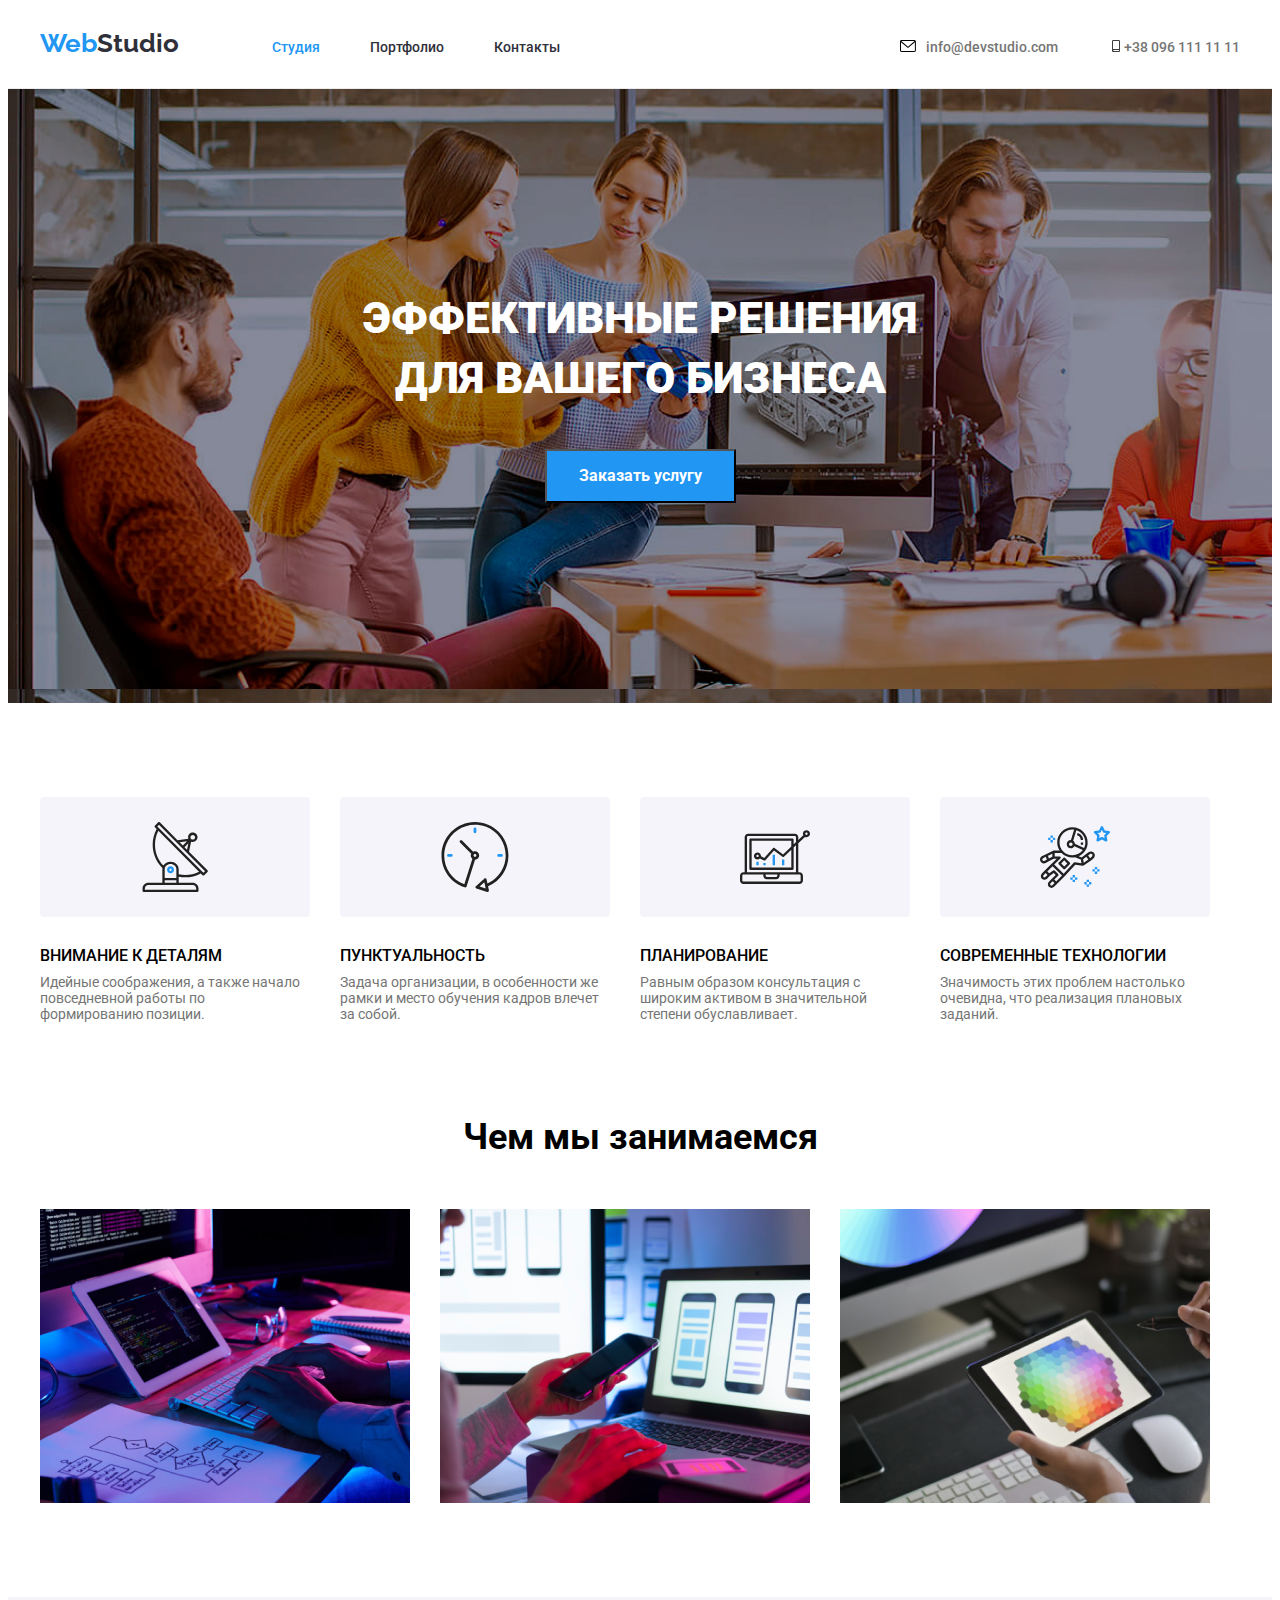
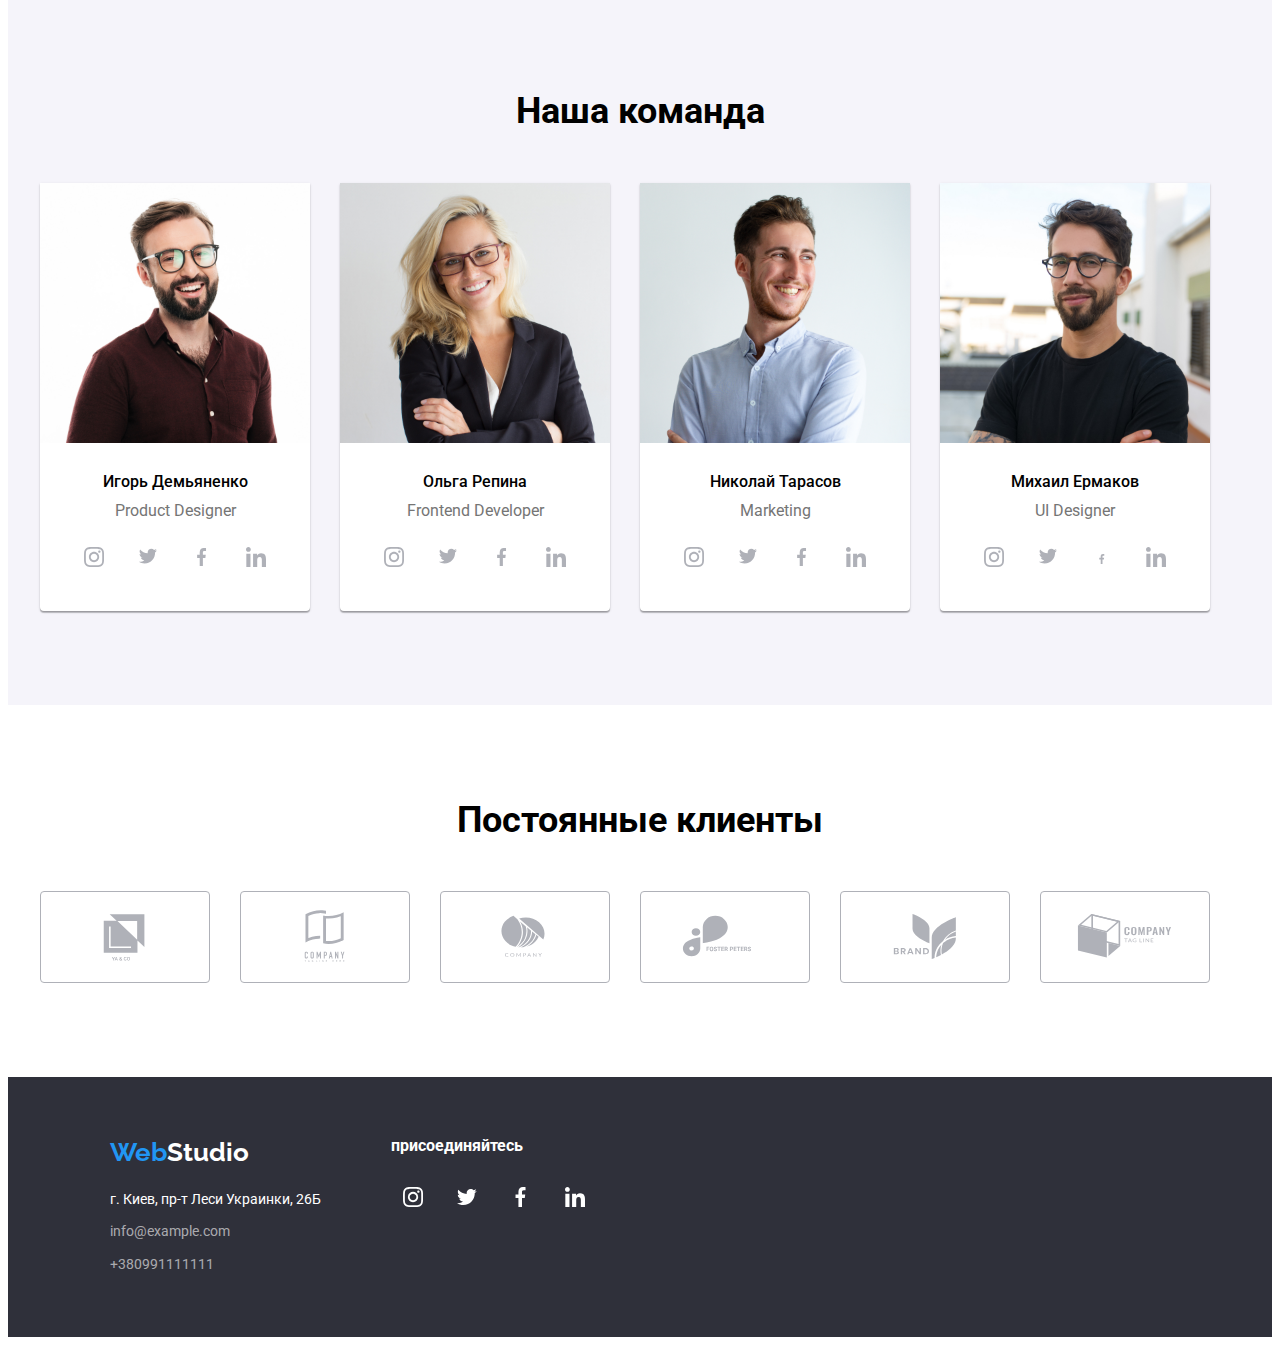
==== index.html @ 3859531d ",, m" ====
<!DOCTYPE html>
<html lang="en">

<head>
    <meta charset="UTF-8">
    <meta http-equiv="X-UA-Compatible" content="IE=edge">
    <meta name="viewport" content="width=device-width, initial-scale=1.0">
    <link rel="preconnect" href="https://fonts.googleapis.com">
    <link rel="preconnect" href="https://fonts.googleapis.com">
    <link rel="preconnect" href="https://fonts.gstatic.com" crossorigin>

    <link
        href="https://fonts.googleapis.com/css2?family=Raleway:wght@700&family=Roboto:wght@400;500;700;900&display=swap"
        rel="stylesheet">
    <title>Document</title>
    <link rel="stylesheet" href="https://cdnjs.cloudflare.com/ajax/libs/modern-normalize/1.1.0/modern-normalize.min.css"
        integrity="sha512-wpPYUAdjBVSE4KJnH1VR1HeZfpl1ub8YT/NKx4PuQ5NmX2tKuGu6U/JRp5y+Y8XG2tV+wKQpNHVUX03MfMFn9Q=="
        crossorigin="anonymous" referrerpolicy="no-referrer" />

    <link rel="stylesheet" href="./css/style.css">



</head>

<body>

    <header class="first-header">
        <div class="container glavniy-v-menu z">
            <a href="">
                <p class="logotip"><span class="logo">Web</span><span class="studio1">Studio</span></p>
            </a>


            <nav class="otstyp-v-hedere-ot-logo">
                <ul class="menu list">
                    <li class="vmestea"> <a class="studias first-page" href="./index.html">Студия</a> </li>
                    <li class="vmestea"> <a class="portfolio" href="./portfolio.html">Портфолио </a></li>
                    <li class="vmestea"> <a class="kontakt" href="">Контакты</a></li>
                </ul>
            </nav>
            <ul class="silki  j list">
                <li class="vmeste "> <a class="pochta " href="mailto:info@devstudio.com"><svg class="convert"  width="16"
                    height="12" ><use href="img/symbol-defs.svg#icon-header-logo-a"  ></use></svg>info@devstudio.com</a> </li>
                <li class="vmeste "> <a class="nomer " href="tel:+380961111111"><svg class="tel" width="16"
                    height="12"><use href="img/symbol-defs.svg#icon-header-logo-b"></use></svg>+38 096 111 11 11</a> </li>
            </ul>
        </div>
    </header>
    <main>

        <section class="section bgcolor-hero">
            <div class="container ">
                <h1 class="nadpis  for-center">Эффективные решения<br> для вашего бизнеса</h1>
                <button class="knopka-hero" type="button"> Заказать услугу</button>
            </div>
        </section>


        <section class="section ">

            <div class="container">
               
                <ul class="iconki-main-top list">
<li class="obertka-iconki-main-top"> <svg class="sami-iconki-main-top"> <use href="img/symbol-defs.svg#icon-icon-in-main-a" > </use> </svg></li>
<li class="obertka-iconki-main-top"> <svg class="sami-iconki-main-top"> <use href="img/symbol-defs.svg#icon-icon-in-main-b" > </use> </svg></li>
<li class="obertka-iconki-main-top"> <svg class="sami-iconki-main-top"> <use href="img/symbol-defs.svg#icon-icon-in-main-c" > </use> </svg></li>
<li class="obertka-iconki-main-top"> <svg class="sami-iconki-main-top"> <use href="img/symbol-defs.svg#icon-icon-in-main-d" > </use> </svg></li>



                </ul>






                <ul class="list zbros">
                    <li class="perechislenie">
                        <h3 class="zagalovki">Внимание к деталям</h3>
                        <p class="text    zagalovki-otstyp ">Идейные соображения, а также начало повседневной работы по
                            формированию позиции.</p>
                    </li>

                    <li class="perechislenie">
                        <h3 class="zagalovki">Пунктуальность</h3>
                        <p class="text    zagalovki-otstyp ">Задача организации, в особенности же рамки и место обучения
                            кадров влечет за собой.
                        </p>
                    </li>

                    <li class="perechislenie">
                        <h3 class="zagalovki">Планирование</h3>
                        <p class="text    zagalovki-otstyp ">Равным образом консультация с широким активом в
                            значительной степени обуславливает.
                        </p>
                    </li>

                    <li class="perechislenie">
                        <h3 class="zagalovki">Современные технологии</h3>
                        <p class="text    zagalovki-otstyp ">Значимость этих проблем настолько очевидна, что реализация
                            плановых заданий.</p>
                </ul>
            </div>
        </section>
        <section class="section obrez">
            <div class="container">
                <h2 class="for-center obnylenie">Чем мы занимаемся</h2>
                <ul class="list  as fotki">
                    <li class="primeri-rabot"><img src="img/l.png" alt="kartinka" width="370" /></li>
                    <li class="primeri-rabot"><img src="img/m.png" alt="kartinka" width="370" /></li>
                    <li class="primeri-rabot"><img src="img/n.png" alt="kartinka" width="370" /></li>
                </ul>
            </div>

        </section>

        <section class="section lfz">
            <div class="container ">
                <h2 class="for-center otstyp-nadpis ">Наша команда</h2>
              
                <ul class="list ludi as zbros ">


                    <li class="fon-ludei"><img src="img/o.jpg" alt="содрудник компании,человек" width="270"
                            height="260" />
                        <div class="opisanie-ludey">
                            <h3 class="imia">Игорь Демьяненко</h3>

                            <p class="podpis nadpis-a">Product Designer</p>
                            <ul class="soseti-ludey list">
                                <li class="soseti-ludey-obolochka"><a class="soseti-ludey-silki" href=""><svg class="sami-foto-soseti-ludey" width="20"
                                    height="20"><use href="img/symbol-defs.svg#icon-sosial-seti-ludei-a" ></use></svg></a></li>
                                <li class="soseti-ludey-obolochka"><a class="soseti-ludey-silki" href=""><svg class="sami-foto-soseti-ludey"  width="20"
                                    height="16.25"><use href="img/symbol-defs.svg#icon-sosial-seti-ludei-b" ></use></svg></a></li>
                                <li class="soseti-ludey-obolochka"><a class="soseti-ludey-silki" href=""><svg class="sami-foto-soseti-ludey" width="10"
                                    height="20"><use href="img/symbol-defs.svg#icon-sosial-seti-ludei-c" ></use></svg></a></li>
                                <li class="soseti-ludey-obolochka"><a class="soseti-ludey-silki" href=""><svg class="sami-foto-soseti-ludey" width="20"
                                    height="20"><use href="img/symbol-defs.svg#icon-sosial-seti-ludei-d" ></use></svg></a></li>
                            </ul>
                           
                        </div>
                    </li>




                    <li class="fon-ludei"> <img src="img/p.jpg" alt="содрудник компании,человек" width="270"
                            height="260" />
                        <div class="opisanie-ludey">
                            <h3 class="imia">Ольга Репина</h3>

                            <p class="podpis nadpis-b">Frontend Developer</p>
                            <ul class="soseti-ludey list">
                                <li class="soseti-ludey-obolochka"><a class="soseti-ludey-silki" href=""><svg class="sami-foto-soseti-ludey"  width="20"
                                    height="20"><use href="img/symbol-defs.svg#icon-sosial-seti-ludei-a" ></use></svg></a></li>
                                <li class="soseti-ludey-obolochka"><a class="soseti-ludey-silki" href=""><svg class="sami-foto-soseti-ludey" width="20"
                                    height="16.25"><use href="img/symbol-defs.svg#icon-sosial-seti-ludei-b" ></use></svg></a></li>
                                <li class="soseti-ludey-obolochka"><a class="soseti-ludey-silki" href=""><svg class="sami-foto-soseti-ludey" width="10"
                                    height="20"><use href="img/symbol-defs.svg#icon-sosial-seti-ludei-c" ></use></svg></a></li>
                                <li class="soseti-ludey-obolochka"><a class="soseti-ludey-silki" href=""><svg class="sami-foto-soseti-ludey" width="20"
                                    height="20"><use href="img/symbol-defs.svg#icon-sosial-seti-ludei-d" ></use></svg></a></li>
                            </ul>
                          
                        </div>
                    </li>



                    <li class="fon-ludei"><img src="img/q.jpg" alt="содрудник компании,человек" width="270"
                            height="260" />
                        <div class="opisanie-ludey">
                            <h3 class="imia">Николай Тарасов</h3>

                            <p class="podpis nadpis-c">Marketing</p>
                            <ul class="soseti-ludey list">
                                <li class="soseti-ludey-obolochka"><a class="soseti-ludey-silki" href=""><svg class="sami-foto-soseti-ludey"  width="20"
                                    height="20"><use href="img/symbol-defs.svg#icon-sosial-seti-ludei-a"  ></use></svg></a></li>
                                <li class="soseti-ludey-obolochka"><a class="soseti-ludey-silki" href=""><svg class="sami-foto-soseti-ludey" width="20"
                                    height="16.25"><use href="img/symbol-defs.svg#icon-sosial-seti-ludei-b" ></use></svg></a></li>
                                <li class="soseti-ludey-obolochka"><a class="soseti-ludey-silki" href=""><svg class="sami-foto-soseti-ludey" width="10"
                                    height="20"><use href="img/symbol-defs.svg#icon-sosial-seti-ludei-c" ></use></svg></a></li>
                                <li class="soseti-ludey-obolochka"><a class="soseti-ludey-silki" href=""><svg class="sami-foto-soseti-ludey" width="20"
                                    height="20"><use href="img/symbol-defs.svg#icon-sosial-seti-ludei-d" ></use></svg></a></li>
                            </ul>
                           
                        </div>
                    </li>



                    <li class="fon-ludei"> <img src="img/r.jpg" alt="содрудник компании,человек" width="270"
                            height="260" />
                        <div class="opisanie-ludey">
                            <h3 class="imia">Михаил Ермаков</h3>

                            <p class="podpis nadpis-d">UI Designer</p>
                            <ul class="soseti-ludey list">
                                <li class="soseti-ludey-obolochka"><a class="soseti-ludey-silki" href=""><svg class="sami-foto-soseti-ludey" width="20"
                                    height="20"><use href="img/symbol-defs.svg#icon-sosial-seti-ludei-a" ></use></svg></a></li>
                                <li class="soseti-ludey-obolochka"><a class="soseti-ludey-silki" href=""><svg class="sami-foto-soseti-ludey" width="20"
                                    height="16.25"><use href="img/symbol-defs.svg#icon-sosial-seti-ludei-b" ></use></svg></a></li>
                                <li class="soseti-ludey-obolochka"><a class="soseti-ludey-silki" href=""><svg class="sami-foto-soseti-ludey" width="20"
                                    height="10"><use href="img/symbol-defs.svg#icon-sosial-seti-ludei-c" ></use></svg></a></li>
                                <li class="soseti-ludey-obolochka"><a class="soseti-ludey-silki" href=""><svg class="sami-foto-soseti-ludey" width="20"
                                    height="20"><use href="img/symbol-defs.svg#icon-sosial-seti-ludei-d" ></use></svg></a></li>
                            </ul>
                           
                        </div>
                    </li>
                </ul>

            </div>
        </section>
        <section class="section">
            <div class="container ">
                <h2 class="stilizasia-texta otstyp-botton-ot-icon">Постоянные клиенты</h2>
                <ul class="list lishnaya-geometria otstypi-kryjkov otstyp-logo dlia-rozdeleniya-klientov ">
                    <li class="icon-main-bottom">
                        <a class="silka-na-brend"><div class="brend"> <svg class="razmer-logotipa" width="106"
                            height="60"  >
                            <use href="img/symbol-defs.svg#icon-postoyannie-klienti-logo-a"></use>
                        </svg></div></a>
                       
                    </li>
                    <li class="icon-main-bottom">
                        <a class="silka-na-brend"><div class="brend"> <svg class="razmer-logotipa" width="106"
                            height="60"  >
                            <use href="img/symbol-defs.svg#icon-postoyannie-klienti-logo-b"></use>
                        </svg></div></a>
                       
                    </li>
                    <li class="icon-main-bottom">
                        <a class="silka-na-brend"><div class="brend"> <svg class="razmer-logotipa" width="106"
                            height="60"  >
                            <use href="img/symbol-defs.svg#icon-postoyannie-klienti-logo-c"></use>
                        </svg></div></a>
                       
                    </li>
                    <li class="icon-main-bottom">
                        <a class="silka-na-brend"><div class="brend"> <svg class="razmer-logotipa" width="106"
                            height="60"  >
                            <use href="img/symbol-defs.svg#icon-postoyannie-klienti-logo-d"></use>
                        </svg></div></a>
                       
                    </li>
                    <li class="icon-main-bottom">
                        <a class="silka-na-brend"><div class="brend"> <svg class="razmer-logotipa" width="106"
                            height="60"  >
                            <use href="img/symbol-defs.svg#icon-postoyannie-klienti-logo-i"></use>
                        </svg></div></a>
                       
                    </li>
                    <li class="icon-main-bottom">
                        <a class="silka-na-brend"><div class="brend"> <svg class="razmer-logotipa" width="106"
                            height="60"  >
                            <use href="img/symbol-defs.svg#icon-postoyannie-klienti-logo-f"></use>
                        </svg></div></a>
                       
                    </li>
                </ul>
            </div>
        </section>



















    </main>

    <footer class="nogi  ">
        <div class="container nogi-otstypi">
          <div class="rebenok">
            <a class="logotip" href="">
                <span class="logo">Web</span><span class="st">Studio</span>

            </a>
            <address class="adres">
                <p>г. Киев, пр-т Леси Украинки, 26Б</p>
                <ul class=" dannie list">
                    <li class="hfl"> <a class="pochta1" href="mailto:info@devstudio.com">info@example.com</a></li>
                    <li class="nomer-one"> <a class="nomer1" href="tel:+380991111111">+380991111111</a></li>
                </ul>
            </address>
            </div>
            <div class="rebenok">  
            <h3 class="stili-in-footer">присоединяйтесь</h3>
<ul class="list footer-icon">
  
    <li class="obertka-footer-icon">   <a class="silki-na-sami-obertka-footer-icon"></a> <svg class="sami-obertka-footer-icon"  width="20"
        height="20"><use href="img/symbol-defs.svg#icon-logo-footer-a" ></use></svg></a></li>
    <li class="obertka-footer-icon">   <a class="silki-na-sami-obertka-footer-icon"></a> <svg class="sami-obertka-footer-icon"  width="20"
        height="16.25"><use href="img/symbol-defs.svg#icon-logo-footer-b" ></use></svg></a></li>
    <li class="obertka-footer-icon">   <a class="silki-na-sami-obertka-footer-icon"></a> <svg class="sami-obertka-footer-icon"  width="10"
        height="20"><use href="img/symbol-defs.svg#icon-logo-footer-c" ></use></svg></a></li>
    <li class="obertka-footer-icon">   <a class="silki-na-sami-obertka-footer-icon"></a> <svg class="sami-obertka-footer-icon"  width="20"
        height="20"><use href="img/symbol-defs.svg#icon-logo-footer-d" ></use></svg></a></li>

</ul>
</div>



        </div>
        
       
    </footer>



</body>

</html>
---- css/style.css ----
body{
   
    font-family: 'Roboto', sans-serif;
    
}
a {
    text-decoration: none;
}

:root {
    --color-a:#2196F3 ;
    --color-b: #757575;
    --color-c:#2F303A ;
    --color-d:#FFFFFF ;
    --colo-ir:#2dce50 ;
    --color-f:#8178b9 ;
    --color-g:#E5E5E5 ;
    --color-k: #F5F4FA;
    --color-l:  rgba(255, 255, 255, 0.6);
    --color-m:#188CE8;
}

h1,h2,h3,h4,h5,h6,ul,a,p,li{
    margin: 0px;
    padding: 0px;
}
img{
    width: 100%;
    display: block;
}



.list{
    list-style: none;
}
.nigniya-nas{
    color: var(--color-b);
}
.nogi{
    background: var(--color-c);
}
.logo{
    color: var(--color-a);
}

.adres{
    color:var(--color-d);
    font-style: normal;   
}
.studio1{
    color: var(--color-c);
}
.dannie list{
    color:var(--color-d);
}
.pochta , .nomer{
 color: var(--color-b);
}



.portfolio :active{
    color:var(--color-a);
}
.vse :hover{
    color:var(--color-a);
}
.name{
    cursor: pointer;
}

.lfz{
 background: var(--color-k);
}

.nadpis{
    color: var(--color-d);
}
.knopka-hero{
    background:var(--color-a);
    color: var(--color-d);
}
.fon-ludei{
    background: var(--color-d);
}
.pochta:hover{
    color:var(--color-a);
}
.nomer:hover{
    color:var(--color-a);
}
.pochta3:hover{
    color:var(--color-a);
}
.nomer4:hover{
    color:var(--color-a);
}
.pochta3{
color: var(--color-b);
}
.nomer4{
    color: var(--color-b);
}
.name{
background: var(--color-k);
color: var(--color-c);
}
.name:hover{
background: var(--color-a);
color: var(--color-d);
}

.portfolio{
    color: var(--color-c);
}
.kontakt{
    color: var(--color-c);
}
.st{
    color: var(--color-d);
}
.pochta1{
    color: var(--color-b);
}
.nomer1{
    color: var(--color-b);
}
.name{
    cursor: pointer;
    font-weight: 500;
font-size: 16px;
line-height: 1.62;
}
.podpis{
    font-size: 16px;
line-height: 1.18;
font-weight: normal;
color: var(--color-b);
}
.pd{
    font-size: 18px;
line-height: 2;
font-weight: bold;
color: var(--color-c);
}
.ps{
    font-size: 16px;
line-height: 1.87;
font-weight: normal;
color: var(--color-b)
}
.pochta3{
    font-size: 14px;
    line-height: 1.14;
}
.nomer4{
    font-size: 14px;
line-height: 1.14;
}
.name{
    font-size: 16px;
line-height: 1.62;
}

p{
    font-weight: normal;
font-size: 14px;
line-height: 1.71;
}
.pochta, .nomer{
    font-size: 14px;
}

.nadpis{
    font-size: 44px;
line-height: 1.36;
font-weight: 900;
}
h3{
    font-size: 14px;
line-height: 1.14;



}
.knopka-hero{
    font-weight: bold;
    font-size: 16px;
    line-height: 1.87;
    font-family: inherit ;

    padding: 10px 32px;
}
.text{
    font-size: 14px;
line-height:1.14;
font-weight: normal;
}

h2{
    font-size: 36px;
line-height: 1.16;
font-weight: bold;
}
.g{
    font-size: 36px;
line-height: 1.16;
font-weight: bold;
}
h3{
    font-size: 16px;
line-height: 1.18;
font-weight: 500;

}


.text{
    color: var(--color-b);
}




.logotip{
    font-family: Raleway;
    font-style: normal;
    font-weight: bold;
    font-size: 26px;
    line-height: 1.19;
}

.menu{
    font-weight: 500;
font-size: 14px;
line-height: 1.14;
}
.silki{
    font-weight: 500;
font-size: 14px;
line-height: 1.14;
}
.dannie{
    font-weight: normal;
font-size: 14px;
line-height: 1.71;
}











.studias{
    color: var(--color-c);
}



.studias:hover,
.studias:focus 
.studias:active
.studias:visited{
    color: var(--color-a);
}


.portfolio:hover,
.portfolio:focus 
.portfolio:active
.portfolio:visited
{
    color:var(--color-a) ;
}
.kontakt:hover,
.kontakt:focus 
.kontakt:active
.kontakt:visited
{
    color: var(--color-a) ;
    
}
.name:hover,
.name:focus 
.name:active
.name:visited
{
    color: var(--color-a) ;
    color: #FFFFFF;
}


.first-page{
    color: var(--color-a);
}
.second-page{
    color: var(--color-a);
}
.tretya-page{
    color: var(--color-a);
}
.nomer1 , .pochta1{
    color: var(--color-l);
}
.knopka-hero:hover ,
.knopka-hero:focus{
 color: var(--color-d);
 background: var(--color-m) ;
}
.zagalovki ,.nadpis{
    text-transform: uppercase;
}
.pochta1 ,.nomer1{
    font-style: normal;
}
.container{
    width: 1200px;
    margin-left: auto;
   margin-right: auto;
}



.dannie{
    margin-top: 0px;
    margin-bottom: 0px;
    padding-left: 0px;
}
.logotip{
   margin-top: 0px;
   margin-bottom: 0px;;
}
.adres{
    margin-top: 20px;
}
.nogi{
    padding-bottom: 60px;
    padding-top: 60px;
}
.nadpis, .knopka-hero{
    text-align:  center ;
}
.knopka-hero{
    display: inline-block;
}
.fon-ludei{
    width: 270px;
   
   
    
}

.ludi{
    display: flex;
}
.fotki{
    display: flex;
    
}

.primeri-rabot{
   
    width: 370px ;
    height: 294px ;
}
.menu , .silki{
    display: flex;
}
.silki .vmeste + .vmeste{
    margin-left: 50px;
}
.menu .vmestea + .vmestea{
    margin-left: 50px;
}
.logotip{
    margin-right: 93px;
}
.vmestea{
    display: block;
}
.zbros{
    padding-left: 0px;
}
.ludi .fon-ludei + .fon-ludei{
    margin-left: 30px;
}
.fotki .primeri-rabot + .primeri-rabot{
    margin-left: 30px;
}
.fotki{
    padding-left: 0px;
}
.podpis{
    text-align: center;
}

.imia{
    text-align: center;
}
.silki .pochta3 + .nomer4{
    margin-left: 50px;
}
.for-center{
    text-align: center;
}

.name{
    padding: 6px 22px;
    
}


.for-otstyp{
    display: flex;
    padding: 0px;
    justify-content: center;
    margin-top: 0px;
    margin-bottom: 50px;
}


.for-otstyp .knopki-portfolio + .knopki-portfolio{
    margin-left: 8px;
}
.ophaya-tabl{
    width: 370px; ;
   
}

.zagalovki{
    
    margin-bottom: 10px;
    margin-top: 0px;
}

.zbros{
    display: flex;
    margin: 0px;
}
.zbros .perechislenie + .perechislenie{
    margin-left: 30px;
}

.nadpis{
 
   margin-bottom: 40px;
   margin-top: 0px;
}
.fon-ludei{
    box-shadow: 0px 1px 3px rgba(0, 0, 0, 0.12), 0px 1px 1px rgba(0, 0, 0, 0.14), 0px 2px 1px rgba(0, 0, 0, 0.2);
border-radius: 0px 0px 4px 4px;
}

.section{
    padding-top: 94px;
    padding-bottom: 94px;
}

.obnylenie{
    margin-bottom: 50px;
    margin-top: 0px;
}
.twoinone{
    padding-top: 94px;
    padding-bottom: 94px;
}
.knopki-portfolio{
    box-shadow: 0px 3px 1px rgba(0, 0, 0, 0.1), 0px 1px 2px rgba(0, 0, 0, 0.08), 0px 2px 2px rgba(0, 0, 0, 0.12);
border-radius: 4px;
}
verhniy-box{
    padding-bottom: 200px;
    padding-top: 200px;
}


.z{
    display: flex;
    align-items: baseline;

}

.j{
padding: 0px;
}

.j{
    margin-left: auto;
}
.logotip{
    margin-right: 0px;
}
.menu{
    padding-left: 0px;
   
}



.container{
    width: 1200px;
    margin-left: auto;
   margin-right: auto;
   padding-left: 15px;
   padding-right: 15px;
  
}

.nahi-roboti{
    padding: 0px;
    display: flex;
    flex-wrap: wrap;
    margin-right: -30px;
    margin-top: -30px;

}
.nahi-roboti  .ophaya-tabl{
flex-basis: calc(100%/3 - 30px) ;
margin-right: 30px;
    margin-top: 30px;
}



.silki{
    padding-left: 0px;
    margin-top: 0px;
    margin-bottom: 0px;
   
  
}
.menu{
    margin-top: 0px;
    margin-bottom: 0px;
    
}

.first-header , .second-header{
    border-bottom: 1px solid #ECECEC;
}
.section{
    margin-top: 94px;
    margin-bottom: 94px;
}

.name{
    border-radius: 4px    ;
}

.section{
    margin: 0px;
}
.obrez{
    padding-top: 0px;
}
.zagalovki-otstyp{
    margin: 0px;
}
.as{
    margin: 0px;
}




.bgcolor-hero{
    background: var(--color-c);
    padding-top: 200px;
    padding-bottom: 200px;
    text-align: center;
}
.pr{
    border: 1px solid #EEEEEE;
    border-top: 0;
    padding-top: 20px;
    padding-bottom: 20px;
    padding-right: 24px;
    padding-left: 24px;

}
.opisanie-ludey{
    padding-top: 30px;
    padding-bottom:30px ;
    padding-left: 32px;
    padding-right: 32px;
}
.imia{
    margin-bottom: 10px;
}
.pd{
    margin-bottom: 4px;
}
.nomer-one{
    margin-top: 9px;
}

.otstyp-v-hedere-ot-logo{
    margin-left: 93px;
}
.studias ,.portfolio ,.kontakt{
    padding-top: 32px;
    padding-bottom: 32px;
    display: block;
}
.nadpis{
   
    text-align: center;
}
.perechislenie{
    width: 270px;
}
.hfl{
    margin-top: 9px;
}
.ophaya-tabl:hover{
    box-shadow: 0px 1px 1px rgba(0, 0, 0, 0.12), 0px 4px 4px rgba(0, 0, 0, 0.06), 1px 4px 6px rgba(0, 0, 0, 0.16);
}

.stilizasia-texta{
    font-weight: 700;
    size: 36px;
    line-height: 1.17;
}





.silki-na-soseti-tovarishei{
    width: 44px;
}

   

    border: 1px solid #AFB1B8;
box-sizing: border-box;
border-radius: 4px;
}


.otstyp-botton-ot-icon{
    text-align: center;
    margin-bottom: 50px;
}
.iconki-main-top{
    display: flex;
    margin: 0px;
    padding: 0px;
}
.obertka-iconki-main-top{
    background: #F5F4FA;
    border-radius: 4px;
}
.iconki-main-top .obertka-iconki-main-top + .obertka-iconki-main-top{
    margin-left: 30px;
}
.iconki-main-top{
    margin-bottom: 30px;
}

.sami-iconki-main-top{
    height: 70px;
}

.obertka-iconki-main-top{
    width: 270px;
    height: 120px;

}
.otstyp-nadpis{
    margin-bottom: 50px;
}
.stili-in-footer{
    font-weight: 700;
    size: 14px;
    line-height: 1.17;
    color: var(--color-d) ; 
    align-items: baseline;
}
.obertka-footer-icon{
    width: 44px;
    height: 44px;
    border-radius: 50%;
    

}
.footer-icon .obertka-footer-icon + .obertka-footer-icon{
    margin-left: 10px;
    
}

.footer-icon{
    display: flex;
    margin-top: 20px;
}
.sami-obertka-footer-icon{
   
    width: 20px;
    height: 20px;
}
.otstypi-kryjkov{
    display: flex;
}
.soseti-ludey{
    display: flex
}
.soseti-ludey-obolochka{
    width: 44px;
    height: 44px;
    border-radius: 50%;
    
}

.soseti-ludey .soseti-ludey-obolochka + .soseti-ludey-obolochka{
    margin-left: 10px;
}
.sami-foto-soseti-ludey{
    background-position: center;
}
.obertka-iconki-main-top{
    display: flex;
    justify-content: center;
    align-items: center;
}
.soseti-ludey-obolochka{
    display: flex;
    justify-content: center;
    align-items: center;
}
.soseti-ludey{
    margin-top: 16px;
}
/*.icon-main-bottom{
    
}*/
.brend{
border: 1px solid #AFB1B8;
box-sizing: border-box;
border-radius: 4px;
width: 170px ;
height:  92px;
 display: flex;
    justify-content: center;
    align-items: center; 
    cursor: pointer;

    
}
.razmer-logotipa{
    fill: #AFB1B8;
}
.silka-na-brend:hover .razmer-logotipa , .silka-na-brend:focus .razmer-logotipa{
    fill: var(--color-a);
}

.silka-na-brend:hover .brend , .silka-na-brend:focus .brend{
    border: 1px solid var(--color-a);
}


.obertka-footer-icon{
    display: flex;
    justify-content: center;
   align-items: center;

}
.nogi-otstypi{
    display: flex;
   
}
.rebenok{
    margin-left: 70px;
}
.otstyp-botton-ot-icon{
    text-align: center;
    margin-bottom: 50px;
}
.convert{
    margin-right: 10px;
}


.pochta:hover .convert , .pochta:focus .convert{
    fill: var(--color-a);
    
}
.nomer:hover .tel{
    fill: var(--color-a);
}
.obertka-footer-icon:hover , .obertka-footer-icon:focus{
    background-color: var(--color-a);
}
.sami-foto-soseti-ludey{
    color:#AFB1B8 ;
}
.soseti-ludey-obolochka:hover , .soseti-ludey-obolochka:focus{
    background: var(--color-a);
}
.sami-foto-soseti-ludey{
    color: #FFFFFF;
}



.dlia-rozdeleniya-klientov .icon-main-bottom + .icon-main-bottom{
    margin-left: 30px;
}


.sami-foto-soseti-ludey{
    fill: #AFB1B8;
}

.sami-foto-soseti-ludey:hover{
    fill: var(--color-d) ;
}




.bgcolor-hero{
    background-image: url(../img/Img.jpg);
}
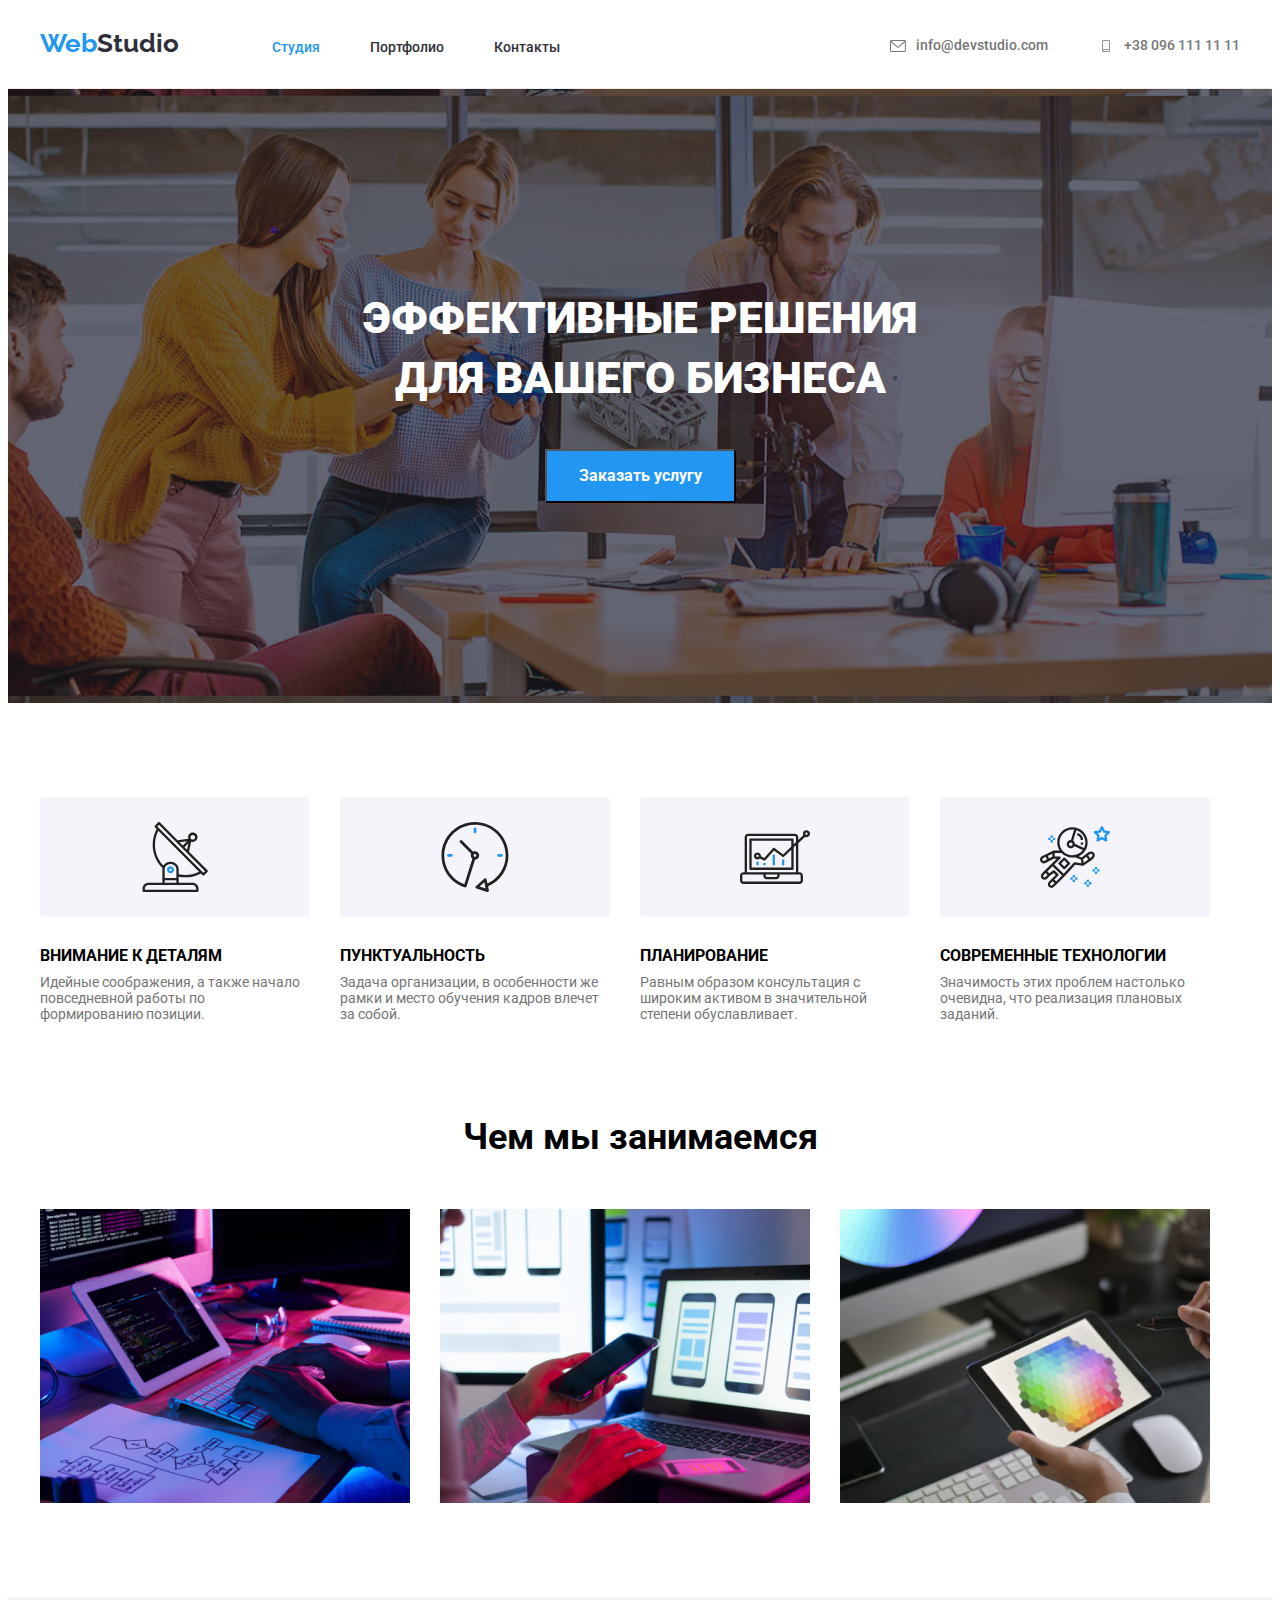
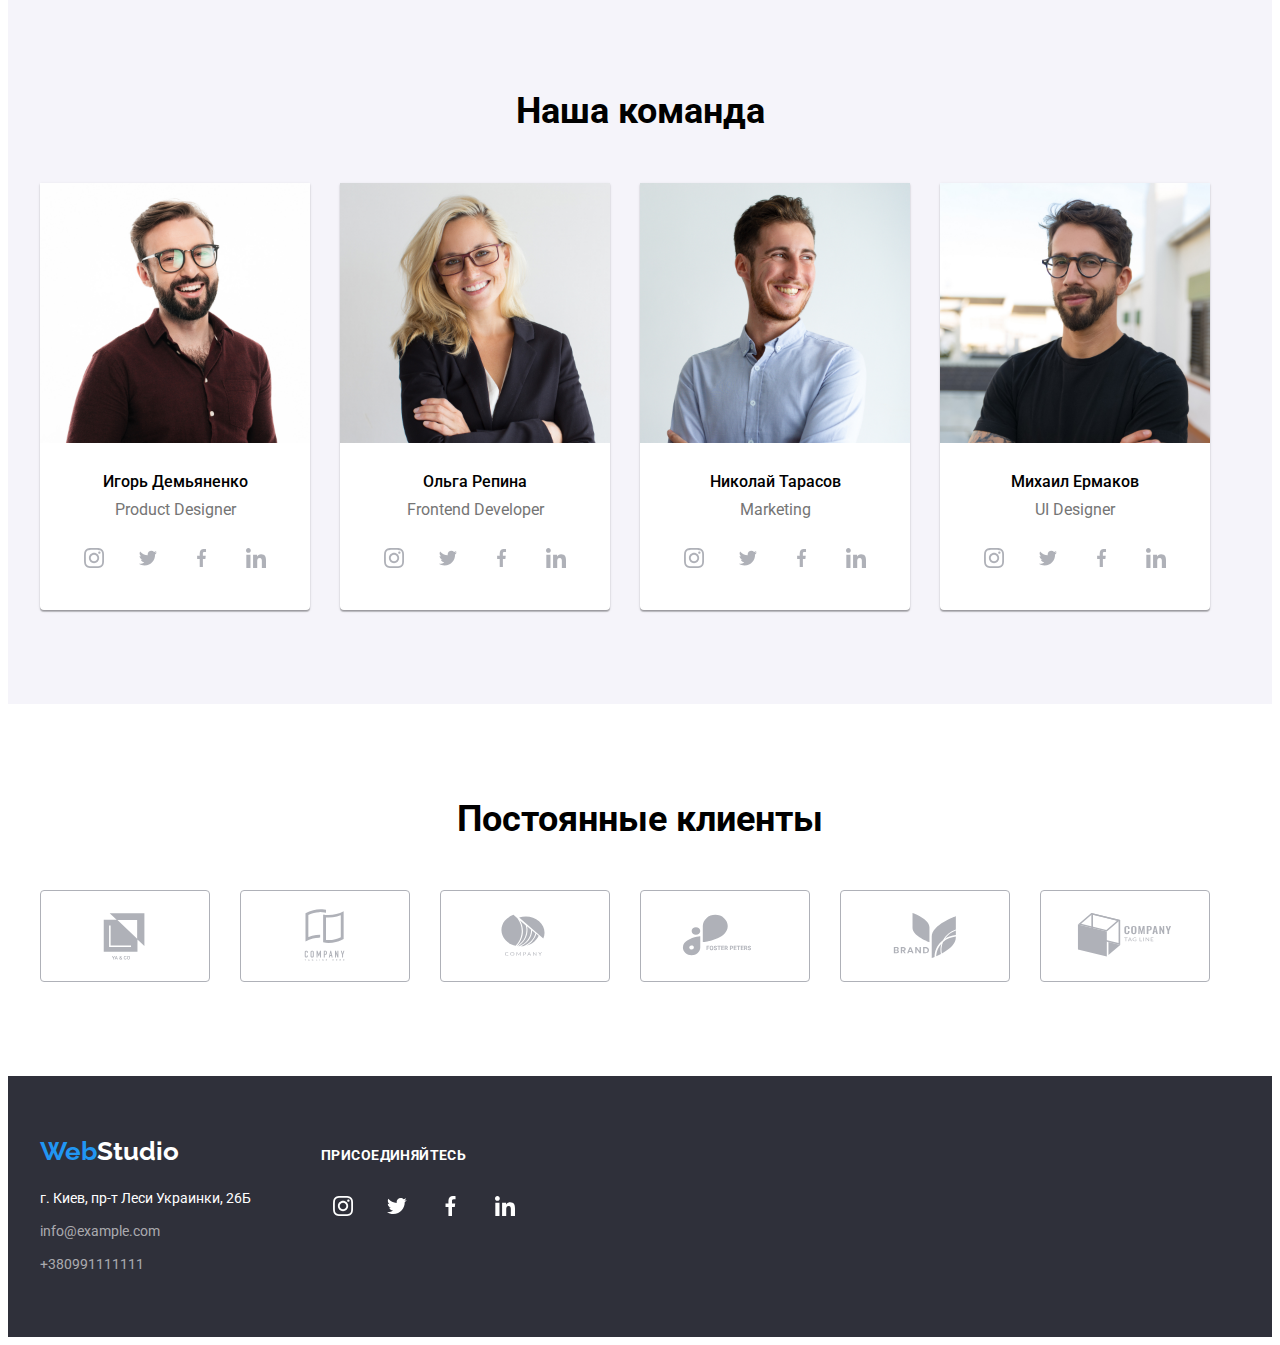
==== commit ed5d5261: "dlf" ====
--- a/index.html
+++ b/index.html
@@ -61,15 +61,8 @@
 
             <div class="container">
                
-                <ul class="iconki-main-top list">
-<li class="obertka-iconki-main-top"> <svg class="sami-iconki-main-top"> <use href="img/symbol-defs.svg#icon-icon-in-main-a" > </use> </svg></li>
-<li class="obertka-iconki-main-top"> <svg class="sami-iconki-main-top"> <use href="img/symbol-defs.svg#icon-icon-in-main-b" > </use> </svg></li>
-<li class="obertka-iconki-main-top"> <svg class="sami-iconki-main-top"> <use href="img/symbol-defs.svg#icon-icon-in-main-c" > </use> </svg></li>
-<li class="obertka-iconki-main-top"> <svg class="sami-iconki-main-top"> <use href="img/symbol-defs.svg#icon-icon-in-main-d" > </use> </svg></li>
-
-
-
-                </ul>
+                
+
 
 
 
@@ -78,12 +71,16 @@
 
                 <ul class="list zbros">
                     <li class="perechislenie">
+                        <div class="obertka-iconki-main-top"><svg class="sami-iconki-main-top" width="70"
+                            height="70" > <use href="img/symbol-defs.svg#icon-icon-in-main-a" > </use> </svg></div>
                         <h3 class="zagalovki">Внимание к деталям</h3>
                         <p class="text    zagalovki-otstyp ">Идейные соображения, а также начало повседневной работы по
                             формированию позиции.</p>
                     </li>
 
                     <li class="perechislenie">
+                        <div class="obertka-iconki-main-top"> <svg class="sami-iconki-main-top" width="70"
+                            height="70"> <use href="img/symbol-defs.svg#icon-icon-in-main-b" > </use> </svg></div>
                         <h3 class="zagalovki">Пунктуальность</h3>
                         <p class="text    zagalovki-otstyp ">Задача организации, в особенности же рамки и место обучения
                             кадров влечет за собой.
@@ -91,6 +88,8 @@
                     </li>
 
                     <li class="perechislenie">
+                        <div class="obertka-iconki-main-top"><svg class="sami-iconki-main-top" width="70"
+                            height="70"> <use href="img/symbol-defs.svg#icon-icon-in-main-c" > </use> </svg></div>
                         <h3 class="zagalovki">Планирование</h3>
                         <p class="text    zagalovki-otstyp ">Равным образом консультация с широким активом в
                             значительной степени обуславливает.
@@ -98,6 +97,8 @@
                     </li>
 
                     <li class="perechislenie">
+                        <div class="obertka-iconki-main-top"><svg class="sami-iconki-main-top" width="70"
+                            height="70"> <use href="img/symbol-defs.svg#icon-icon-in-main-d" > </use> </svg></div>
                         <h3 class="zagalovki">Современные технологии</h3>
                         <p class="text    zagalovki-otstyp ">Значимость этих проблем настолько очевидна, что реализация
                             плановых заданий.</p>
@@ -157,8 +158,8 @@
                                     height="20"><use href="img/symbol-defs.svg#icon-sosial-seti-ludei-a" ></use></svg></a></li>
                                 <li class="soseti-ludey-obolochka"><a class="soseti-ludey-silki" href=""><svg class="sami-foto-soseti-ludey" width="20"
                                     height="16.25"><use href="img/symbol-defs.svg#icon-sosial-seti-ludei-b" ></use></svg></a></li>
-                                <li class="soseti-ludey-obolochka"><a class="soseti-ludey-silki" href=""><svg class="sami-foto-soseti-ludey" width="10"
-                                    height="20"><use href="img/symbol-defs.svg#icon-sosial-seti-ludei-c" ></use></svg></a></li>
+                                    <li class="soseti-ludey-obolochka"><a class="soseti-ludey-silki" href=""><svg class="sami-foto-soseti-ludey" width="10"
+                                        height="20"><use href="img/symbol-defs.svg#icon-sosial-seti-ludei-c" ></use></svg></a></li>
                                 <li class="soseti-ludey-obolochka"><a class="soseti-ludey-silki" href=""><svg class="sami-foto-soseti-ludey" width="20"
                                     height="20"><use href="img/symbol-defs.svg#icon-sosial-seti-ludei-d" ></use></svg></a></li>
                             </ul>
@@ -197,12 +198,12 @@
 
                             <p class="podpis nadpis-d">UI Designer</p>
                             <ul class="soseti-ludey list">
-                                <li class="soseti-ludey-obolochka"><a class="soseti-ludey-silki" href=""><svg class="sami-foto-soseti-ludey" width="20"
-                                    height="20"><use href="img/symbol-defs.svg#icon-sosial-seti-ludei-a" ></use></svg></a></li>
+                                <li class="soseti-ludey-obolochka"><a class="soseti-ludey-silki" href=""><svg class="sami-foto-soseti-ludey"  width="20"
+                                    height="20"><use href="img/symbol-defs.svg#icon-sosial-seti-ludei-a"  ></use></svg></a></li>
                                 <li class="soseti-ludey-obolochka"><a class="soseti-ludey-silki" href=""><svg class="sami-foto-soseti-ludey" width="20"
                                     height="16.25"><use href="img/symbol-defs.svg#icon-sosial-seti-ludei-b" ></use></svg></a></li>
-                                <li class="soseti-ludey-obolochka"><a class="soseti-ludey-silki" href=""><svg class="sami-foto-soseti-ludey" width="20"
-                                    height="10"><use href="img/symbol-defs.svg#icon-sosial-seti-ludei-c" ></use></svg></a></li>
+                                <li class="soseti-ludey-obolochka"><a class="soseti-ludey-silki" href=""><svg class="sami-foto-soseti-ludey" width="10"
+                                    height="20"><use href="img/symbol-defs.svg#icon-sosial-seti-ludei-c" ></use></svg></a></li>
                                 <li class="soseti-ludey-obolochka"><a class="soseti-ludey-silki" href=""><svg class="sami-foto-soseti-ludey" width="20"
                                     height="20"><use href="img/symbol-defs.svg#icon-sosial-seti-ludei-d" ></use></svg></a></li>
                             </ul>
@@ -259,6 +260,9 @@
                         </svg></div></a>
                        
                     </li>
+
+
+                   
                 </ul>
             </div>
         </section>
@@ -298,8 +302,8 @@
                 </ul>
             </address>
             </div>
-            <div class="rebenok">  
-            <h3 class="stili-in-footer">присоединяйтесь</h3>
+            <div class="rebenok hbh">  
+           <h3 class="prisoedinis">присоединяйтесь</h3>
 <ul class="list footer-icon">
   
     <li class="obertka-footer-icon">   <a class="silki-na-sami-obertka-footer-icon"></a> <svg class="sami-obertka-footer-icon"  width="20"
@@ -317,7 +321,7 @@
 
 
         </div>
-        
+      
        
     </footer>
 
--- a/css/style.css
+++ b/css/style.css
@@ -286,14 +286,7 @@
     color: var(--color-a) ;
     
 }
-.name:hover,
-.name:focus 
-.name:active
-.name:visited
-{
-    color: var(--color-a) ;
-    color: #FFFFFF;
-}
+
 
 
 .first-page{
@@ -471,7 +464,7 @@
     padding-bottom: 94px;
 }
 .knopki-portfolio{
-    box-shadow: 0px 3px 1px rgba(0, 0, 0, 0.1), 0px 1px 2px rgba(0, 0, 0, 0.08), 0px 2px 2px rgba(0, 0, 0, 0.12);
+
 border-radius: 4px;
 }
 verhniy-box{
@@ -618,7 +611,7 @@
 .hfl{
     margin-top: 9px;
 }
-.ophaya-tabl:hover{
+.class-silki-na-kart-prob:hover{
     box-shadow: 0px 1px 1px rgba(0, 0, 0, 0.12), 0px 4px 4px rgba(0, 0, 0, 0.06), 1px 4px 6px rgba(0, 0, 0, 0.16);
 }
 
@@ -638,7 +631,7 @@
 
    
 
-    border: 1px solid #AFB1B8;
+border: 1px solid #AFB1B8;
 box-sizing: border-box;
 border-radius: 4px;
 }
@@ -676,13 +669,7 @@
 .otstyp-nadpis{
     margin-bottom: 50px;
 }
-.stili-in-footer{
-    font-weight: 700;
-    size: 14px;
-    line-height: 1.17;
-    color: var(--color-d) ; 
-    align-items: baseline;
-}
+
 .obertka-footer-icon{
     width: 44px;
     height: 44px;
@@ -774,7 +761,7 @@
     display: flex;
    
 }
-.rebenok{
+.nogi-otstypi  .rebenok + .rebenok{
     margin-left: 70px;
 }
 .otstyp-botton-ot-icon{
@@ -783,6 +770,7 @@
 }
 .convert{
     margin-right: 10px;
+    fill:  #757575;
 }
 
 
@@ -794,7 +782,8 @@
     fill: var(--color-a);
 }
 .obertka-footer-icon:hover , .obertka-footer-icon:focus{
-    background-color: var(--color-a);
+    background-color: #2196F3;
+    
 }
 .sami-foto-soseti-ludey{
     color:#AFB1B8 ;
@@ -825,781 +814,862 @@
 
 
 .bgcolor-hero{
-    background-image: url(../img/Img.jpg);
-}
-
-
-
-
-
-
-
-
-
-
-
-
-
-
-
-
-
-
-
-
-
-
-
-
-
-
-
-
-
-
-
-
-
-
-
-
-
-
-
-
-
-
-
-
-
-
-
-
-
-
-
-
-
-
-
-
-
-
-
-
-
-
-
-
-
-
-
-
-
-
-
-
-
-
-
-
-
-
-
-
-
-
-
-
-
-
-
-
-
-
-
-
-
-
-
-
-
-
-
-
-
-
-
-
-
-
-
-
-
-
-
-
-
-
-
-
-
-
-
-
-
-
-
-
-
-
-
-
-
-
-
-
-
-
-
-
-
-
-
-
-
-
-
-
-
-
-
-
-
-
-
-
-
-
-
-
-
-
-
-
-
-
-
-
-
-
-
-
-
-
-
-
-
-
-
-
-
-
-
-
-
-
-
-
-
-
-
-
-
-
-
-
-
-
-
-
-
-
-
-
-
-
-
-
-
-
-
-
-
-
-
-
-
-
-
-
-
-
-
-
-
-
-
-
-
-
-
-
-
-
-
-
-
-
-
-
-
-
-
-
-
-
-
-
-
-
-
-
-
-
-
-
-
-
-
-
-
-
-
-
-
-
-
-
-
-
-
-
-
-
-
-
-
-
-
-
-
-
-
-
-
-
-
-
-
-
-
-
-
-
-
-
-
-
-
-
-
-
-
-
-
-
-
-
-
-
-
-
-
-
-
-
-
-
-
-
-
-
-
-
-
-
-
-
-
-
-
-
-
-
-
-
-
-
-
-
-
-
-
-
-
-
-
-
-
-
-
-
-
-
-
-
-
-
-
-
-
-
-
-
-
-
-
-
-
-
-
-
-
-
-
-
-
-
-
-
-
-
-
-
-
-
-
-
-
-
-
-
-
-
-
-
-
-
-
-
-
-
-
-
-
-
-
-
-
-
-
-
-
-
-
-
-
-
-
-
-
-
-
-
-
-
-
-
-
-
-
-
-
-
-
-
-
-
-
-
-
-
-
-
-
-
-
-
-
-
-
-
-
-
-
-
-
-
-
-
-
-
-
-
-
-
-
-
-
-
-
-
-
-
-
-
-
-
-
-
-
-
-
-
-
-
-
-
-
-
-
-
-
-
-
-
-
-
-
-
-
-
-
-
-
-
-
-
-
-
-
-
-
-
-
-
-
-
-
-
-
-
-
-
-
-
-
-
-
-
-
-
-
-
-
-
-
-
-
-
-
-
-
-
-
-
-
-
-
-
-
-
-
-
-
-
-
-
-
-
-
-
-
-
-
-
-
-
-
-
-
-
-
-
-
-
-
-
-
-
-
-
-
-
-
-
-
-
-
-
-
-
-
-
-
-
-
-
-
-
-
-
-
-
-
-
-
-
-
-
-
-
-
-
-
-
-
-
-
-
-
-
-
-
-
-
-
-
-
-
-
-
-
-
-
-
-
-
-
-
-
-
-
-
-
-
-
-
-
-
-
-
-
-
-
-
-
-
-
-
-
-
-
-
-
-
-
-
-
-
-
-
-
-
-
-
-
-
-
-
-
-
-
-
-
-
-
-
-
-
-
-
-
-
-
-
-
-
-
-
-
-
-
-
-
-
-
-
-
-
-
-
-
-
-
-
-
-
-
-
-
-
-
-
-
-
-
-
-
-
-
-
-
-
-
-
-
-
-
-
-
-
-
-
-
-
-
-
-
-
-
-
-
-
-
-
-
-
-
-
-
-
-
-
-
-
-
-
-
-
-
-
-
-
-
-
-
-
-
-
+    background-image:  linear-gradient(  to right , rgba(47, 48, 58, 0.4) ,  rgba(47, 48, 58, 0.4)) , url(../img/Img.jpg) ; 
+    max-width: 1600px ;
+    background-position: center  ;
+}
+
+.tel{
+    fill:   #757575;
+}
+
+.pochta{
+    display: flex;
+    align-items: center;
+}
+.nomer{
+    display: flex;
+    align-items: center;
+}
+
+.tel{
+    margin-right: 10px;
+}
+
+
+
+.zagalovki{
+    font-weight: 700;
+size: 14px;
+line-height: 1.17;
+}
+.obertka-iconki-main-top{
+    margin-bottom: 30px;
+}
+.soseti-ludey-silki{
+    width: 100%;
+    height: 100%;
+}
+
+.sami-foto-soseti-ludey{
+    display: flex;
+    justify-content: center;
+    align-items: center;
+}
+.silka-na-brend{
+    width: 170px;
+    height: 92px;
+}
+
+.stili-in-footer{
+    font-weight: 700;
+    size: 14px;
+    line-height: 1.17;
+    color: var(--color-d) ; 
+    align-items: baseline;
+}
+.hbh{
+    align-items: baseline;
+}
+.name:hover{  color: var(--color-a) ;
+    color: #FFFFFF;}
+.name:focus {  color: var(--color-a) ;
+    color: #FFFFFF;}
+.name:active{  color: var(--color-a) ;
+    color: #FFFFFF;}
+.name:visited{  color: var(--color-a) ;
+    color: #FFFFFF;}
+.soseti-ludey-silki{
+    display: flex;
+    justify-content: center;
+    align-items: center;
+}
+.soseti-ludey-silki:hover .sami-foto-soseti-ludey{
+    fill: var(--color-d) ;
+}
+.silki-na-sami-obertka-footer-icon{
+    
+}
+.name:hover{
+    box-shadow: 0px 3px 1px rgba(0, 0, 0, 0.1), 0px 1px 2px rgba(0, 0, 0, 0.08), 0px 2px 2px rgba(0, 0, 0, 0.12);
+border-radius: 4px;
+}
+.stili-in-footer{
+    font-weight: 700;
+    size: 14px ;
+    line-height: 16,41px;
+}
+.soseti-ludey-silki:hover{
+    fill: #FFFFFF;
+}
+.prisoedinis{
+    font-weight: bold;
+    
+    letter-spacing: 0.03em;
+    text-transform: uppercase;
+    color: #FFFFFF;
+    font-size: 14px;
+    line-height: 1.14;
+}
+.nogi-otstypi{
+    align-items: baseline;
+}
+.name:focus{
+    box-shadow: 0px 3px 1px rgba(0, 0, 0, 0.1), 0px 1px 2px rgba(0, 0, 0, 0.08), 0px 2px 2px rgba(0, 0, 0, 0.12);
+}
+.silki-na-kartochki:hover{
+    
+}
+.class-silki-na-kart-prob:hover .kard{
+    box-shadow: 0px 1px 1px rgba(0, 0, 0, 0.12), 0px 4px 4px rgba(0, 0, 0, 0.06), 1px 4px 6px rgba(0, 0, 0, 0.16);
+}
+
+
+
+
+
+
+
+
+
+
+
+
+
+
+
+
+
+
+
+
+
+
+
+
+
+
+
+
+
+
+
+
+
+
+
+
+
+
+
+
+
+
+
+
+
+
+
+
+
+
+
+
+
+
+
+
+
+
+
+
+
+
+
+
+
+
+
+
+
+
+
+
+
+
+
+
+
+
+
+
+
+
+
+
+
+
+
+
+
+
+
+
+
+
+
+
+
+
+
+
+
+
+
+
+
+
+
+
+
+
+
+
+
+
+
+
+
+
+
+
+
+
+
+
+
+
+
+
+
+
+
+
+
+
+
+
+
+
+
+
+
+
+
+
+
+
+
+
+
+
+
+
+
+
+
+
+
+
+
+
+
+
+
+
+
+
+
+
+
+
+
+
+
+
+
+
+
+
+
+
+
+
+
+
+
+
+
+
+
+
+
+
+
+
+
+
+
+
+
+
+
+
+
+
+
+
+
+
+
+
+
+
+
+
+
+
+
+
+
+
+
+
+
+
+
+
+
+
+
+
+
+
+
+
+
+
+
+
+
+
+
+
+
+
+
+
+
+
+
+
+
+
+
+
+
+
+
+
+
+
+
+
+
+
+
+
+
+
+
+
+
+
+
+
+
+
+
+
+
+
+
+
+
+
+
+
+
+
+
+
+
+
+
+
+
+
+
+
+
+
+
+
+
+
+
+
+
+
+
+
+
+
+
+
+
+
+
+
+
+
+
+
+
+
+
+
+
+
+
+
+
+
+
+
+
+
+
+
+
+
+
+
+
+
+
+
+
+
+
+
+
+
+
+
+
+
+
+
+
+
+
+
+
+
+
+
+
+
+
+
+
+
+
+
+
+
+
+
+
+
+
+
+
+
+
+
+
+
+
+
+
+
+
+
+
+
+
+
+
+
+
+
+
+
+
+
+
+
+
+
+
+
+
+
+
+
+
+
+
+
+
+
+
+
+
+
+
+
+
+
+
+
+
+
+
+
+
+
+
+
+
+
+
+
+
+
+
+
+
+
+
+
+
+
+
+
+
+
+
+
+
+
+
+
+
+
+
+
+
+
+
+
+
+
+
+
+
+
+
+
+
+
+
+
+
+
+
+
+
+
+
+
+
+
+
+
+
+
+
+
+
+
+
+
+
+
+
+
+
+
+
+
+
+
+
+
+
+
+
+
+
+
+
+
+
+
+
+
+
+
+
+
+
+
+
+
+
+
+
+
+
+
+
+
+
+
+
+
+
+
+
+
+
+
+
+
+
+
+
+
+
+
+
+
+
+
+
+
+
+
+
+
+
+
+
+
+
+
+
+
+
+
+
+
+
+
+
+
+
+
+
+
+
+
+
+
+
+
+
+
+
+
+
+
+
+
+
+
+
+
+
+
+
+
+
+
+
+
+
+
+
+
+
+
+
+
+
+
+
+
+
+
+
+
+
+
+
+
+
+
+
+
+
+
+
+
+
+
+
+
+
+
+
+
+
+
+
+
+
+
+
+
+
+
+
+
+
+
+
+
+
+
+
+
+
+
+
+
+
+
+
+
+
+
+
+
+
+
+
+
+
+
+
+
+
+
+
+
+
+
+
+
+
+
+
+
+
+
+
+
+
+
+
+
+
+
+
+
+
+
+
+
+
+
+
+
+
+
+
+
+
+
+
+
+
+
+
+
+
+
+
+
+
+
+
+
+
+
+
+
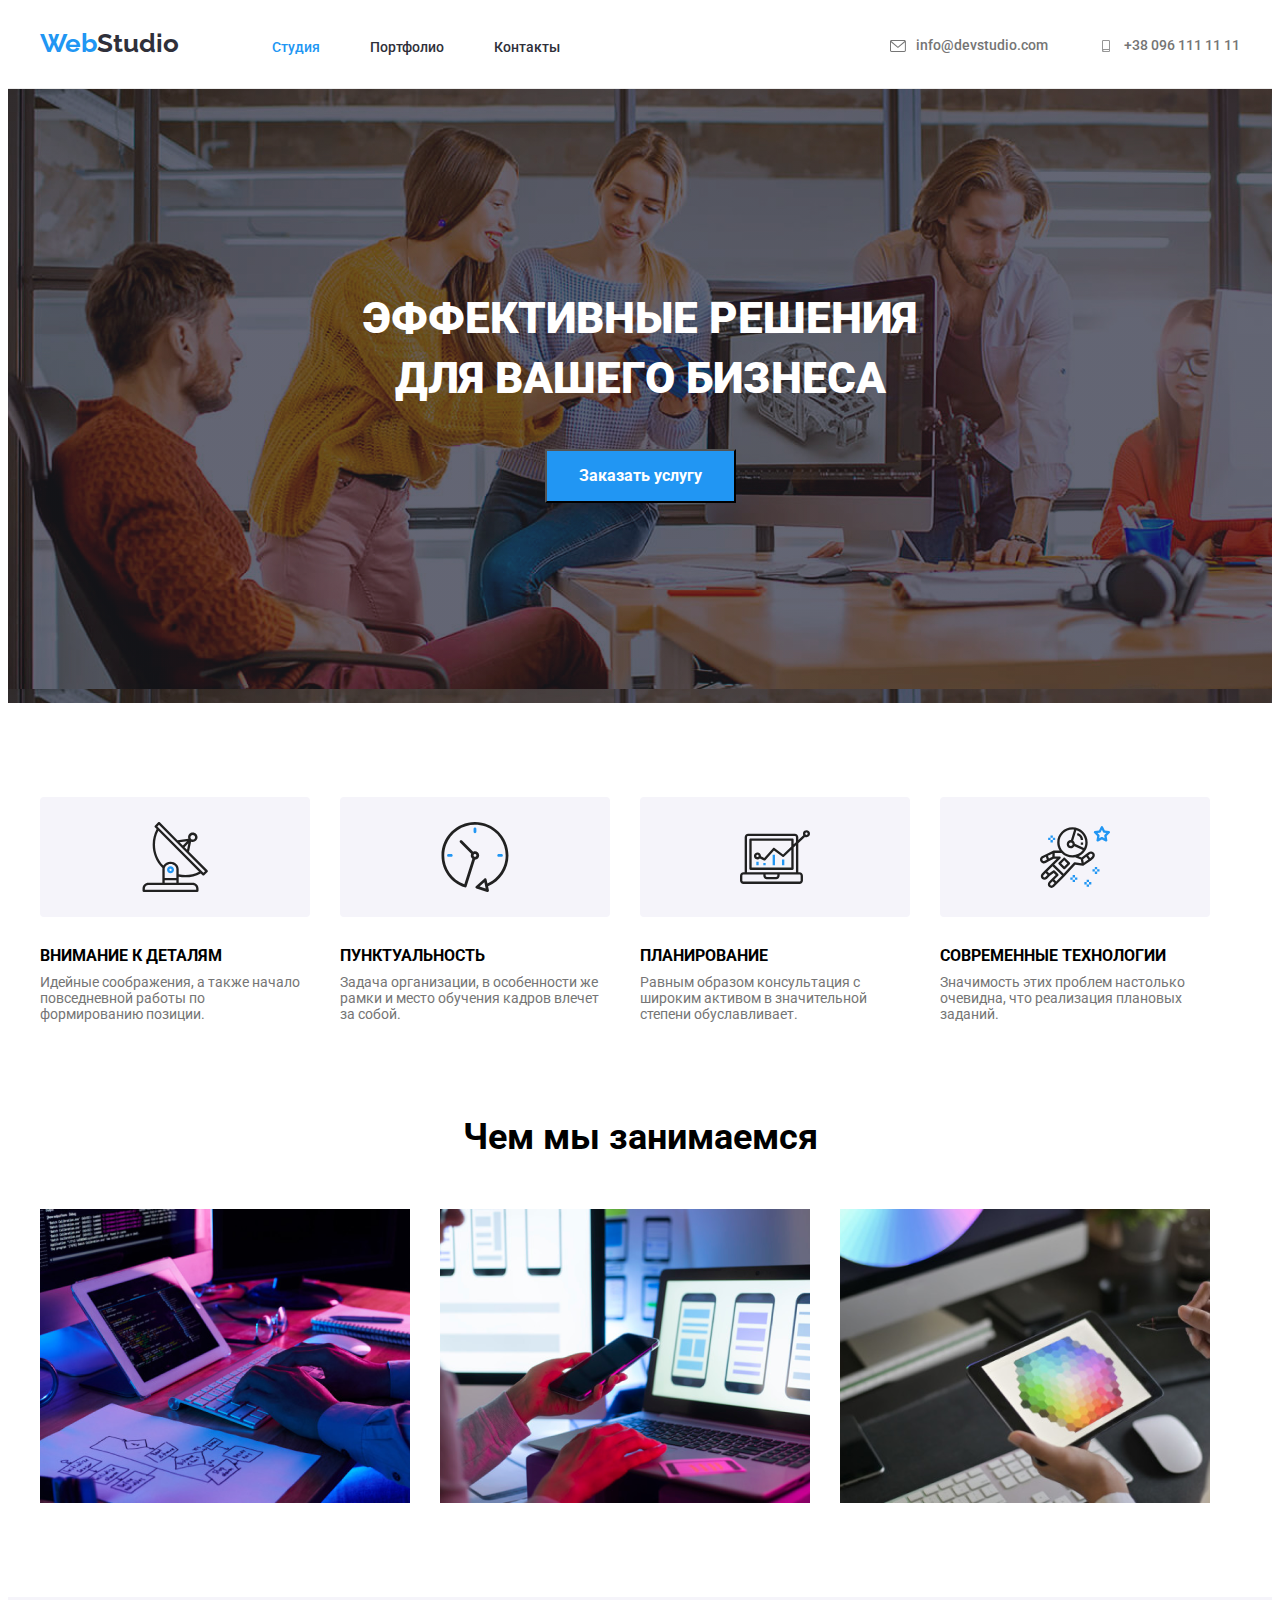
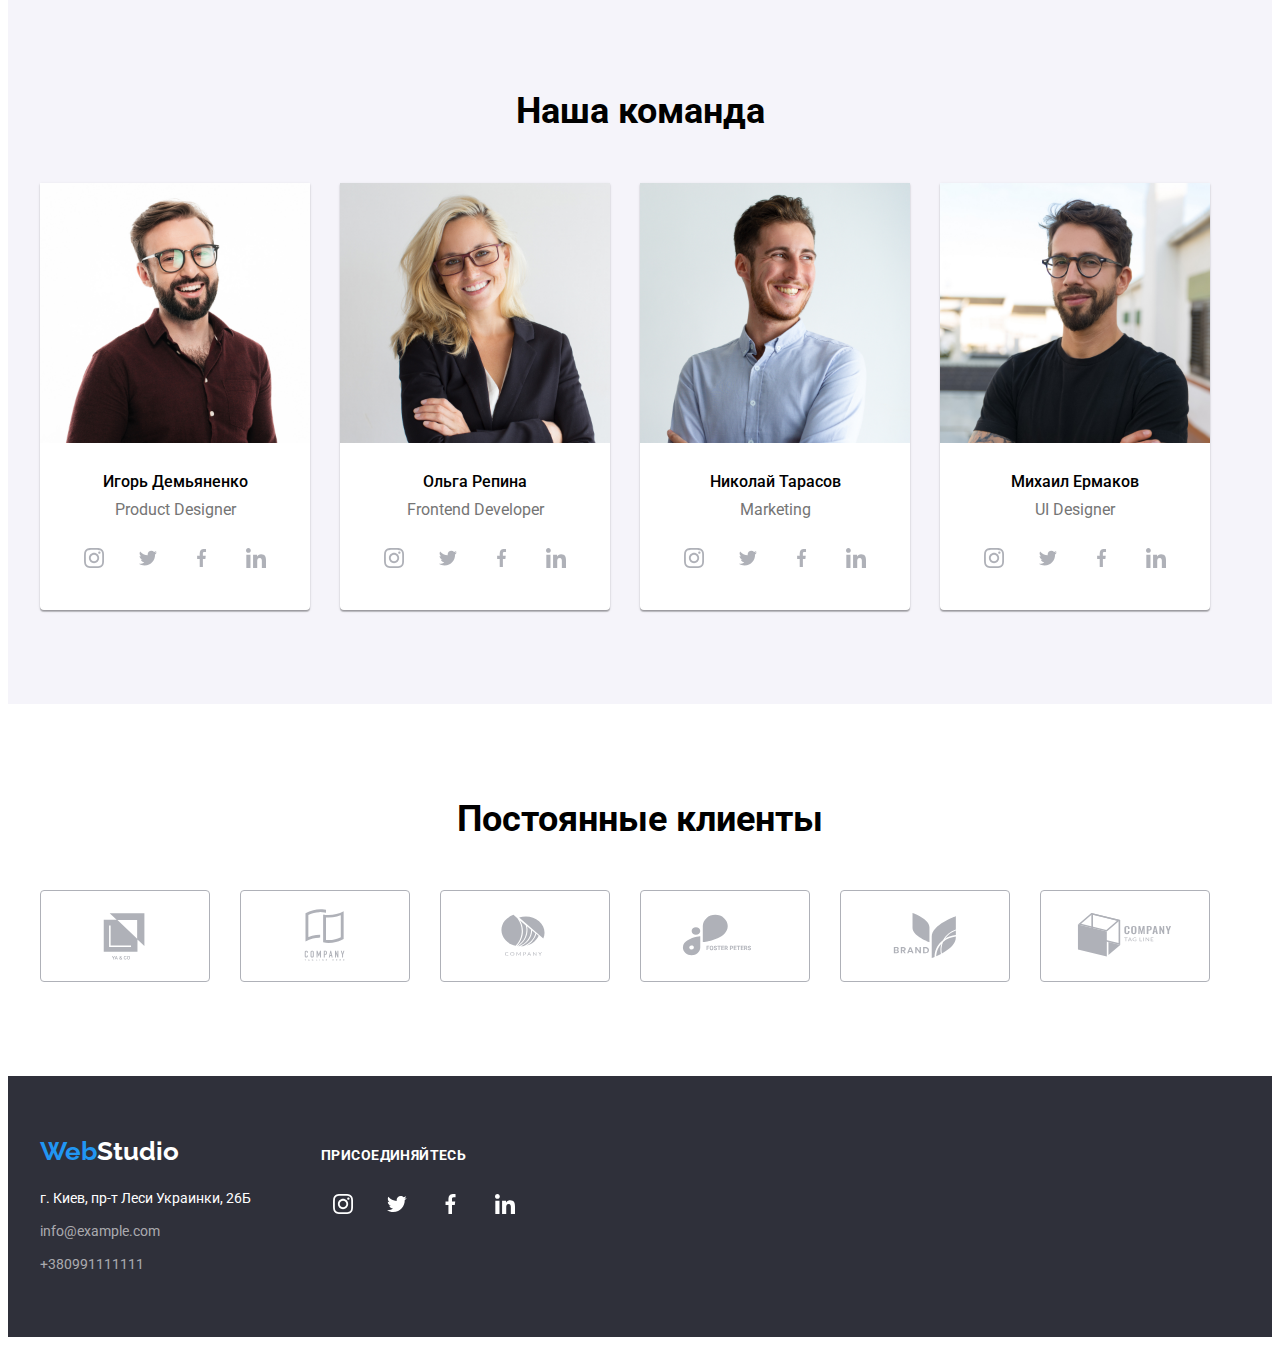
==== commit dec9a820: "m ," ====
--- a/index.html
+++ b/index.html
@@ -306,13 +306,13 @@
            <h3 class="prisoedinis">присоединяйтесь</h3>
 <ul class="list footer-icon">
   
-    <li class="obertka-footer-icon">   <a class="silki-na-sami-obertka-footer-icon"></a> <svg class="sami-obertka-footer-icon"  width="20"
+    <li class="obertka-footer-icon">   <a class="silki-na-sami-obertka-footer-icon"> <svg class="sami-obertka-footer-icon"  width="20"
         height="20"><use href="img/symbol-defs.svg#icon-logo-footer-a" ></use></svg></a></li>
-    <li class="obertka-footer-icon">   <a class="silki-na-sami-obertka-footer-icon"></a> <svg class="sami-obertka-footer-icon"  width="20"
+    <li class="obertka-footer-icon">   <a class="silki-na-sami-obertka-footer-icon"> <svg class="sami-obertka-footer-icon"  width="20"
         height="16.25"><use href="img/symbol-defs.svg#icon-logo-footer-b" ></use></svg></a></li>
-    <li class="obertka-footer-icon">   <a class="silki-na-sami-obertka-footer-icon"></a> <svg class="sami-obertka-footer-icon"  width="10"
+    <li class="obertka-footer-icon">   <a class="silki-na-sami-obertka-footer-icon"> <svg class="sami-obertka-footer-icon"  width="10"
         height="20"><use href="img/symbol-defs.svg#icon-logo-footer-c" ></use></svg></a></li>
-    <li class="obertka-footer-icon">   <a class="silki-na-sami-obertka-footer-icon"></a> <svg class="sami-obertka-footer-icon"  width="20"
+    <li class="obertka-footer-icon">   <a class="silki-na-sami-obertka-footer-icon"> <svg class="sami-obertka-footer-icon"  width="20"
         height="20"><use href="img/symbol-defs.svg#icon-logo-footer-d" ></use></svg></a></li>
 
 </ul>
--- a/css/style.css
+++ b/css/style.css
@@ -463,10 +463,7 @@
     padding-top: 94px;
     padding-bottom: 94px;
 }
-.knopki-portfolio{
-
-border-radius: 4px;
-}
+
 verhniy-box{
     padding-bottom: 200px;
     padding-top: 200px;
@@ -542,9 +539,7 @@
     margin-bottom: 94px;
 }
 
-.name{
-    border-radius: 4px    ;
-}
+
 
 .section{
     margin: 0px;
@@ -726,19 +721,7 @@
 /*.icon-main-bottom{
     
 }*/
-.brend{
-border: 1px solid #AFB1B8;
-box-sizing: border-box;
-border-radius: 4px;
-width: 170px ;
-height:  92px;
- display: flex;
-    justify-content: center;
-    align-items: center; 
-    cursor: pointer;
-
-    
-}
+
 .razmer-logotipa{
     fill: #AFB1B8;
 }
@@ -816,7 +799,7 @@
 .bgcolor-hero{
     background-image:  linear-gradient(  to right , rgba(47, 48, 58, 0.4) ,  rgba(47, 48, 58, 0.4)) , url(../img/Img.jpg) ; 
     max-width: 1600px ;
-    background-position: center  ;
+  
 }
 
 .tel{
@@ -892,7 +875,7 @@
 }
 .name:hover{
     box-shadow: 0px 3px 1px rgba(0, 0, 0, 0.1), 0px 1px 2px rgba(0, 0, 0, 0.08), 0px 2px 2px rgba(0, 0, 0, 0.12);
-border-radius: 4px;
+
 }
 .stili-in-footer{
     font-weight: 700;
@@ -927,749 +910,778 @@
 
 
 
-
-
-
-
-
-
-
-
-
-
-
-
-
-
-
-
-
-
-
-
-
-
-
-
-
-
-
-
-
-
-
-
-
-
-
-
-
-
-
-
-
-
-
-
-
-
-
-
-
-
-
-
-
-
-
-
-
-
-
-
-
-
-
-
-
-
-
-
-
-
-
-
-
-
-
-
-
-
-
-
-
-
-
-
-
-
-
-
-
-
-
-
-
-
-
-
-
-
-
-
-
-
-
-
-
-
-
-
-
-
-
-
-
-
-
-
-
-
-
-
-
-
-
-
-
-
-
-
-
-
-
-
-
-
-
-
-
-
-
-
-
-
-
-
-
-
-
-
-
-
-
-
-
-
-
-
-
-
-
-
-
-
-
-
-
-
-
-
-
-
-
-
-
-
-
-
-
-
-
-
-
-
-
-
-
-
-
-
-
-
-
-
-
-
-
-
-
-
-
-
-
-
-
-
-
-
-
-
-
-
-
-
-
-
-
-
-
-
-
-
-
-
-
-
-
-
-
-
-
-
-
-
-
-
-
-
-
-
-
-
-
-
-
-
-
-
-
-
-
-
-
-
-
-
-
-
-
-
-
-
-
-
-
-
-
-
-
-
-
-
-
-
-
-
-
-
-
-
-
-
-
-
-
-
-
-
-
-
-
-
-
-
-
-
-
-
-
-
-
-
-
-
-
-
-
-
-
-
-
-
-
-
-
-
-
-
-
-
-
-
-
-
-
-
-
-
-
-
-
-
-
-
-
-
-
-
-
-
-
-
-
-
-
-
-
-
-
-
-
-
-
-
-
-
-
-
-
-
-
-
-
-
-
-
-
-
-
-
-
-
-
-
-
-
-
-
-
-
-
-
-
-
-
-
-
-
-
-
-
-
-
-
-
-
-
-
-
-
-
-
-
-
-
-
-
-
-
-
-
-
-
-
-
-
-
-
-
-
-
-
-
-
-
-
-
-
-
-
-
-
-
-
-
-
-
-
-
-
-
-
-
-
-
-
-
-
-
-
-
-
-
-
-
-
-
-
-
-
-
-
-
-
-
-
-
-
-
-
-
-
-
-
-
-
-
-
-
-
-
-
-
-
-
-
-
-
-
-
-
-
-
-
-
-
-
-
-
-
-
-
-
-
-
-
-
-
-
-
-
-
-
-
-
-
-
-
-
-
-
-
-
-
-
-
-
-
-
-
-
-
-
-
-
-
-
-
-
-
-
-
-
-
-
-
-
-
-
-
-
-
-
-
-
-
-
-
-
-
-
-
-
-
-
-
-
-
-
-
-
-
-
-
-
-
-
-
-
-
-
-
-
-
-
-
-
-
-
-
-
-
-
-
-
-
-
-
-
-
-
-
-
-
-
-
-
-
-
-
-
-
-
-
-
-
-
-
-
-
-
-
-
-
-
-
-
-
-
-
-
-
-
-
-
-
-
-
-
-
-
-
-
-
-
-
-
-
-
-
-
-
-
-
-
-
-
-
-
-
-
-
-
-
-
-
-
-
-
-
-
-
-
-
-
-
-
-
-
-
-
-
-
-
-
-
-
-
-
-
-
-
-
-
-
-
-
-
-
-
-
-
-
-
-
-
-
-
-
-
-
-
-
-
-
-
-
-
-
-
-
-
-
-
-
-
-
-
-
-
-
-
-
-
-
-
-
-
-
-
-
-
-
-
-
-
-
-
+.class-silki-na-kart-prob:focus{
+    box-shadow: 0px 3px 1px rgba(0, 0, 0, 0.1), 0px 1px 2px rgba(0, 0, 0, 0.08), 0px 2px 2px rgba(0, 0, 0, 0.12);}
+.class-silki-na-kart-prob:focus .kard{
+    box-shadow: 0px 1px 1px rgba(0, 0, 0, 0.12), 0px 4px 4px rgba(0, 0, 0, 0.06), 1px 4px 6px rgba(0, 0, 0, 0.16);
+
+}
+.knopki-portfolio{
+    border-radius: 4px;
+}
+.bgcolor-hero{
+    margin-left: auto;
+    margin-right: auto;
+}
+
+.name{
+    border-radius: 4px ;
+    border: solid transparent;
+}
+
+.brend{
+    border: 1px solid #AFB1B8;
+    box-sizing: border-box;
+    border-radius: 4px;
+    width: 170px ;
+    height:  92px;
+     display: flex;
+        justify-content: center;
+        align-items: center; 
+        cursor: pointer;
+}
+
+
+
+
+
+
+
+
+
+
+
+
+
+
+
+
+
+
+
+
+
+
+
+
+
+
+
+
+
+
+
+
+
+
+
+
+
+
+
+
+
+
+
+
+
+
+
+
+
+
+
+
+
+
+
+
+
+
+
+
+
+
+
+
+
+
+
+
+
+
+
+
+
+
+
+
+
+
+
+
+
+
+
+
+
+
+
+
+
+
+
+
+
+
+
+
+
+
+
+
+
+
+
+
+
+
+
+
+
+
+
+
+
+
+
+
+
+
+
+
+
+
+
+
+
+
+
+
+
+
+
+
+
+
+
+
+
+
+
+
+
+
+
+
+
+
+
+
+
+
+
+
+
+
+
+
+
+
+
+
+
+
+
+
+
+
+
+
+
+
+
+
+
+
+
+
+
+
+
+
+
+
+
+
+
+
+
+
+
+
+
+
+
+
+
+
+
+
+
+
+
+
+
+
+
+
+
+
+
+
+
+
+
+
+
+
+
+
+
+
+
+
+
+
+
+
+
+
+
+
+
+
+
+
+
+
+
+
+
+
+
+
+
+
+
+
+
+
+
+
+
+
+
+
+
+
+
+
+
+
+
+
+
+
+
+
+
+
+
+
+
+
+
+
+
+
+
+
+
+
+
+
+
+
+
+
+
+
+
+
+
+
+
+
+
+
+
+
+
+
+
+
+
+
+
+
+
+
+
+
+
+
+
+
+
+
+
+
+
+
+
+
+
+
+
+
+
+
+
+
+
+
+
+
+
+
+
+
+
+
+
+
+
+
+
+
+
+
+
+
+
+
+
+
+
+
+
+
+
+
+
+
+
+
+
+
+
+
+
+
+
+
+
+
+
+
+
+
+
+
+
+
+
+
+
+
+
+
+
+
+
+
+
+
+
+
+
+
+
+
+
+
+
+
+
+
+
+
+
+
+
+
+
+
+
+
+
+
+
+
+
+
+
+
+
+
+
+
+
+
+
+
+
+
+
+
+
+
+
+
+
+
+
+
+
+
+
+
+
+
+
+
+
+
+
+
+
+
+
+
+
+
+
+
+
+
+
+
+
+
+
+
+
+
+
+
+
+
+
+
+
+
+
+
+
+
+
+
+
+
+
+
+
+
+
+
+
+
+
+
+
+
+
+
+
+
+
+
+
+
+
+
+
+
+
+
+
+
+
+
+
+
+
+
+
+
+
+
+
+
+
+
+
+
+
+
+
+
+
+
+
+
+
+
+
+
+
+
+
+
+
+
+
+
+
+
+
+
+
+
+
+
+
+
+
+
+
+
+
+
+
+
+
+
+
+
+
+
+
+
+
+
+
+
+
+
+
+
+
+
+
+
+
+
+
+
+
+
+
+
+
+
+
+
+
+
+
+
+
+
+
+
+
+
+
+
+
+
+
+
+
+
+
+
+
+
+
+
+
+
+
+
+
+
+
+
+
+
+
+
+
+
+
+
+
+
+
+
+
+
+
+
+
+
+
+
+
+
+
+
+
+
+
+
+
+
+
+
+
+
+
+
+
+
+
+
+
+
+
+
+
+
+
+
+
+
+
+
+
+
+
+
+
+
+
+
+
+
+
+
+
+
+
+
+
+
+
+
+
+
+
+
+
+
+
+
+
+
+
+
+
+
+
+
+
+
+
+
+
+
+
+
+
+
+
+
+
+
+
+
+
+
+
+
+
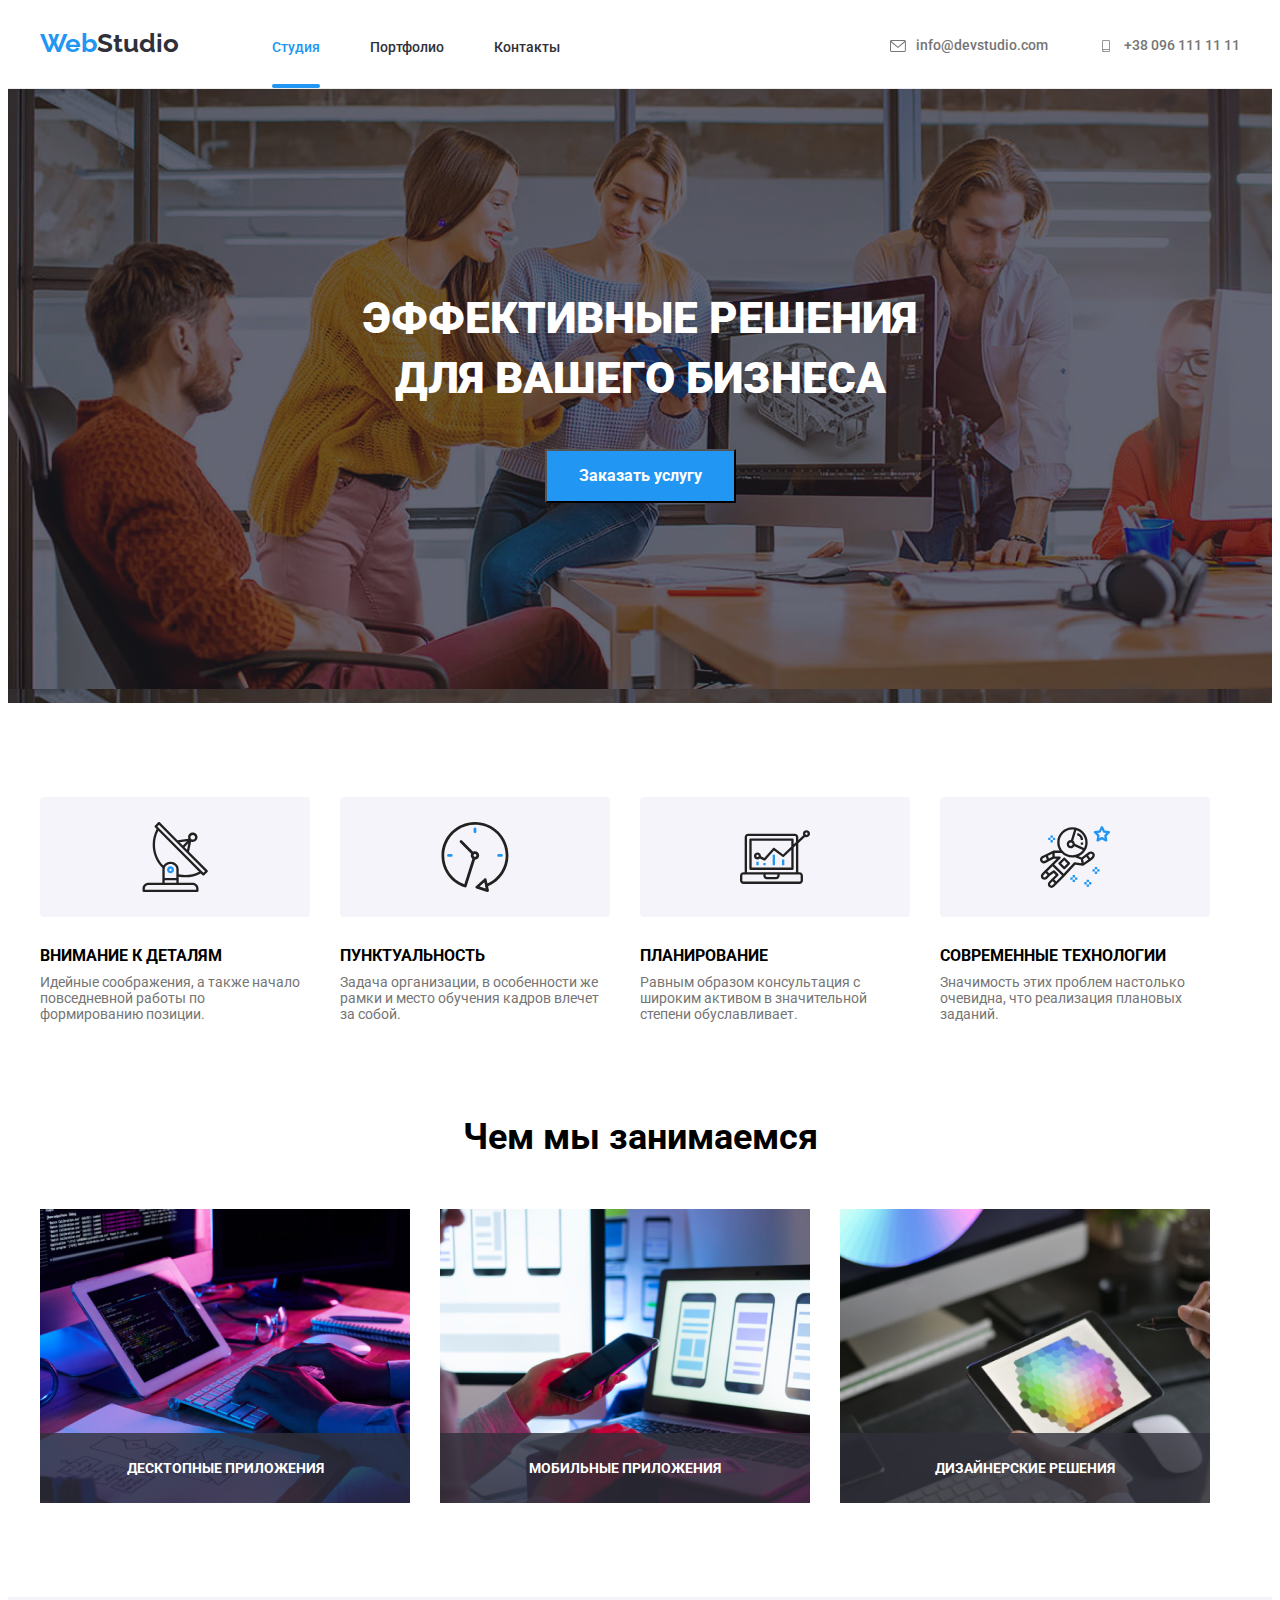
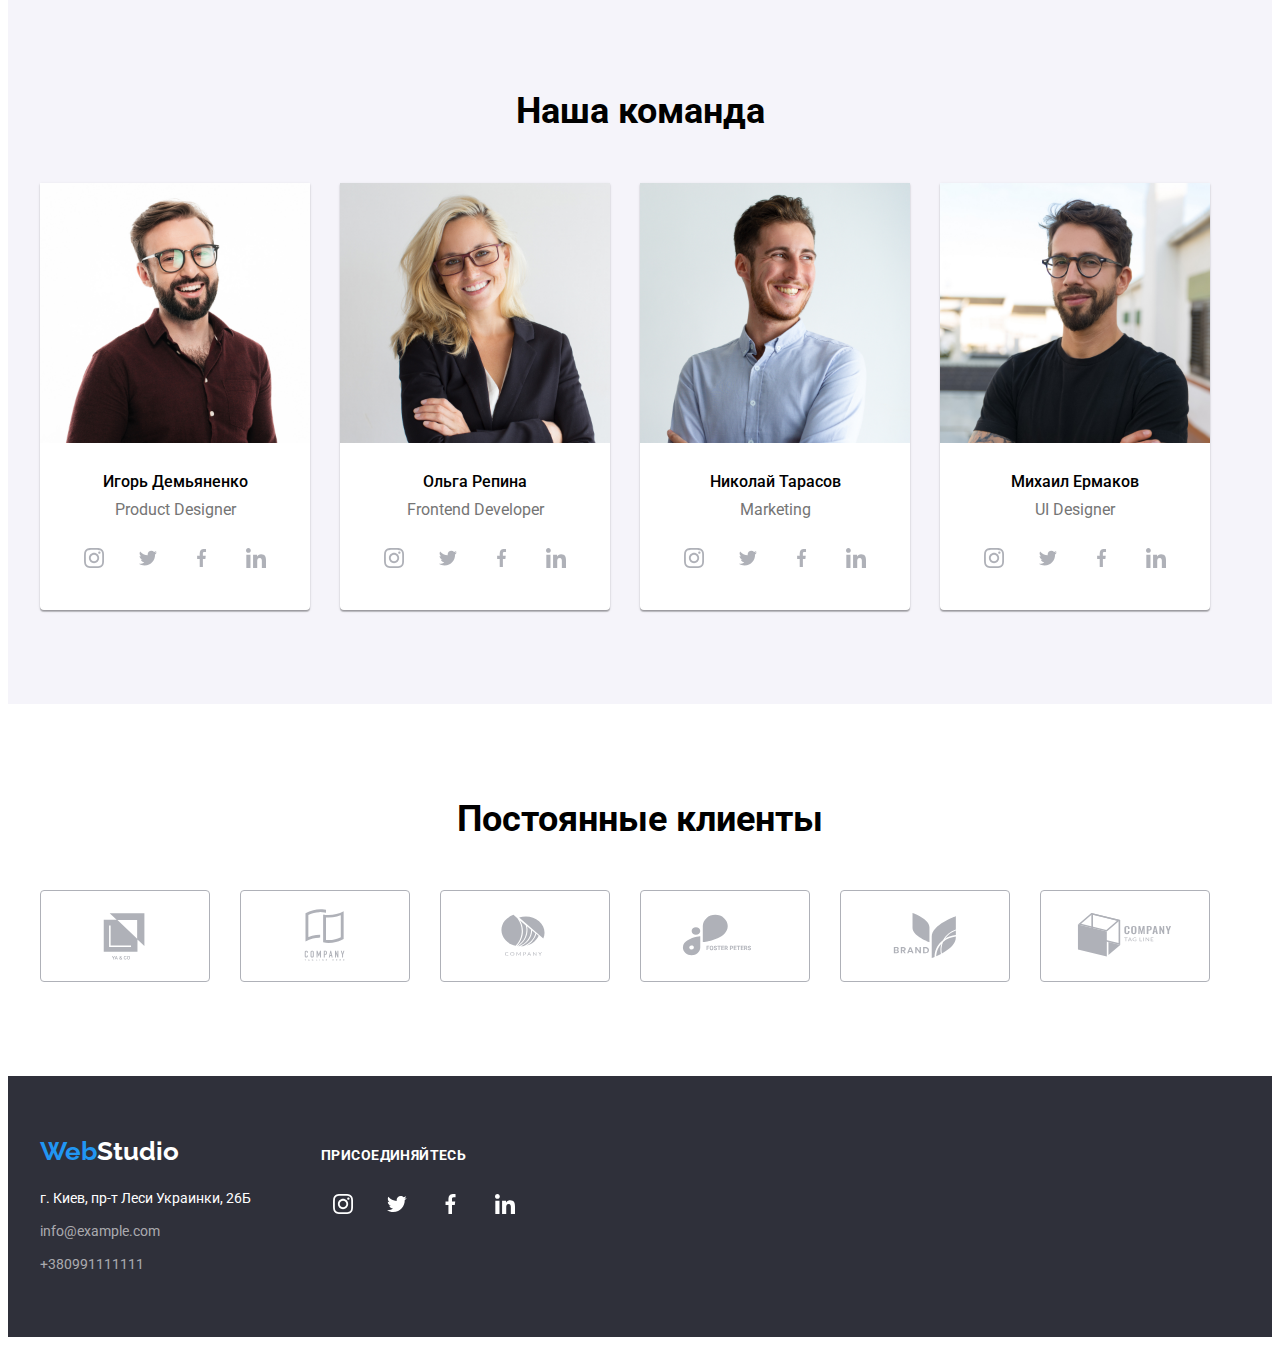
==== commit 3328eedd: "jnjnj" ====
--- a/index.html
+++ b/index.html
@@ -43,16 +43,16 @@
                 <li class="vmeste "> <a class="pochta " href="mailto:info@devstudio.com"><svg class="convert"  width="16"
                     height="12" ><use href="img/symbol-defs.svg#icon-header-logo-a"  ></use></svg>info@devstudio.com</a> </li>
                 <li class="vmeste "> <a class="nomer " href="tel:+380961111111"><svg class="tel" width="16"
-                    height="12"><use href="img/symbol-defs.svg#icon-header-logo-b"></use></svg>+38 096 111 11 11</a> </li>
+                    height="12"  ><use href="img/symbol-defs.svg#icon-header-logo-b"></use></svg>+38 096 111 11 11</a> </li>
             </ul>
         </div>
     </header>
     <main>
 
         <section class="section bgcolor-hero">
-            <div class="container ">
+            <div data-modal-open class="container ">
                 <h1 class="nadpis  for-center">Эффективные решения<br> для вашего бизнеса</h1>
-                <button class="knopka-hero" type="button"> Заказать услугу</button>
+                <button class="knopka-hero " type="button"> Заказать услугу</button>
             </div>
         </section>
 
@@ -109,9 +109,9 @@
             <div class="container">
                 <h2 class="for-center obnylenie">Чем мы занимаемся</h2>
                 <ul class="list  as fotki">
-                    <li class="primeri-rabot"><img src="img/l.png" alt="kartinka" width="370" /></li>
-                    <li class="primeri-rabot"><img src="img/m.png" alt="kartinka" width="370" /></li>
-                    <li class="primeri-rabot"><img src="img/n.png" alt="kartinka" width="370" /></li>
+                    <li class="primeri-rabot"><div class="foto-and-text"><img src="img/l.png" alt="kartinka" width="370" /><div class="seriy-bg"><p class="text-pod-foto">Десктопные приложения</p></div></div></li>
+                    <li class="primeri-rabot"><div class="foto-and-text"><img src="img/m.png" alt="kartinka" width="370" /><div class="seriy-bg"><p class="text-pod-foto">Мобильные приложения</p></div></div></li>
+                    <li class="primeri-rabot"><div class="foto-and-text"><img src="img/n.png" alt="kartinka" width="370" /><div class="seriy-bg"><p class="text-pod-foto">Дизайнерские решения</p></div></div></li>
                 </ul>
             </div>
 
@@ -217,47 +217,47 @@
         <section class="section">
             <div class="container ">
                 <h2 class="stilizasia-texta otstyp-botton-ot-icon">Постоянные клиенты</h2>
-                <ul class="list lishnaya-geometria otstypi-kryjkov otstyp-logo dlia-rozdeleniya-klientov ">
-                    <li class="icon-main-bottom">
-                        <a class="silka-na-brend"><div class="brend"> <svg class="razmer-logotipa" width="106"
+                <ul class="list lishnaya-geometria otstypi-kryjkov otstyp-logo dlia-rozdeleniya-klientov  ">
+                    <li class="icon-main-bottom">
+                        <a class="silka-na-brend"> <svg class="razmer-logotipa" width="106"
                             height="60"  >
                             <use href="img/symbol-defs.svg#icon-postoyannie-klienti-logo-a"></use>
-                        </svg></div></a>
-                       
-                    </li>
-                    <li class="icon-main-bottom">
-                        <a class="silka-na-brend"><div class="brend"> <svg class="razmer-logotipa" width="106"
+                        </svg></a>
+                       
+                    </li>
+                    <li class="icon-main-bottom">
+                        <a class="silka-na-brend"> <svg class="razmer-logotipa" width="106"
                             height="60"  >
                             <use href="img/symbol-defs.svg#icon-postoyannie-klienti-logo-b"></use>
-                        </svg></div></a>
-                       
-                    </li>
-                    <li class="icon-main-bottom">
-                        <a class="silka-na-brend"><div class="brend"> <svg class="razmer-logotipa" width="106"
+                        </svg></a>
+                       
+                    </li>
+                    <li class="icon-main-bottom">
+                        <a class="silka-na-brend"> <svg class="razmer-logotipa" width="106"
                             height="60"  >
                             <use href="img/symbol-defs.svg#icon-postoyannie-klienti-logo-c"></use>
-                        </svg></div></a>
-                       
-                    </li>
-                    <li class="icon-main-bottom">
-                        <a class="silka-na-brend"><div class="brend"> <svg class="razmer-logotipa" width="106"
+                        </svg></a>
+                       
+                    </li>
+                    <li class="icon-main-bottom">
+                        <a class="silka-na-brend"> <svg class="razmer-logotipa" width="106"
                             height="60"  >
                             <use href="img/symbol-defs.svg#icon-postoyannie-klienti-logo-d"></use>
-                        </svg></div></a>
-                       
-                    </li>
-                    <li class="icon-main-bottom">
-                        <a class="silka-na-brend"><div class="brend"> <svg class="razmer-logotipa" width="106"
+                        </svg></a>
+                       
+                    </li>
+                    <li class="icon-main-bottom">
+                        <a class="silka-na-brend"> <svg class="razmer-logotipa" width="106"
                             height="60"  >
                             <use href="img/symbol-defs.svg#icon-postoyannie-klienti-logo-i"></use>
-                        </svg></div></a>
-                       
-                    </li>
-                    <li class="icon-main-bottom">
-                        <a class="silka-na-brend"><div class="brend"> <svg class="razmer-logotipa" width="106"
+                        </svg></a>
+                       
+                    </li>
+                    <li class="icon-main-bottom">
+                        <a class="silka-na-brend"> <svg class="razmer-logotipa" width="106"
                             height="60"  >
                             <use href="img/symbol-defs.svg#icon-postoyannie-klienti-logo-f"></use>
-                        </svg></div></a>
+                        </svg></a>
                        
                     </li>
 
@@ -320,13 +320,39 @@
 
 
 
-        </div>
+
       
        
     </footer>
 
-
-
+<div class="backdrop is-hidden" data-modal>
+    <div class="modal">
+        <button data-modal-close class="zakrit" type="button"><svg width="11"
+            height="11" class="knopka-zakritia">
+            <use href="" ></use>
+        </svg></button>
+        
+    </div>
+</div>
+<script>
+
+(() => {
+  const refs = {
+    openModalBtn: document.querySelector('[data-modal-open]'),
+    closeModalBtn: document.querySelector('[data-modal-close]'),
+    modal: document.querySelector('[data-modal]'),
+  };
+
+  refs.openModalBtn.addEventListener('click', toggleModal);
+  refs.closeModalBtn.addEventListener('click', toggleModal);
+
+  function toggleModal() {
+    refs.modal.classList.toggle('is-hidden');
+  }
+})();
+
+
+</script>
 </body>
 
 </html>
--- a/css/style.css
+++ b/css/style.css
@@ -291,9 +291,11 @@
 
 .first-page{
     color: var(--color-a);
+    position: relative;
 }
 .second-page{
     color: var(--color-a);
+    position: relative;
 }
 .tretya-page{
     color: var(--color-a);
@@ -725,14 +727,13 @@
 .razmer-logotipa{
     fill: #AFB1B8;
 }
-.silka-na-brend:hover .razmer-logotipa , .silka-na-brend:focus .razmer-logotipa{
+/*.silka-na-brend:hover .razmer-logotipa , .silka-na-brend:focus .razmer-logotipa{
     fill: var(--color-a);
 }
 
 .silka-na-brend:hover .brend , .silka-na-brend:focus .brend{
     border: 1px solid var(--color-a);
-}
-
+}*/
 
 .obertka-footer-icon{
     display: flex;
@@ -870,9 +871,7 @@
 .soseti-ludey-silki:hover .sami-foto-soseti-ludey{
     fill: var(--color-d) ;
 }
-.silki-na-sami-obertka-footer-icon{
-    
-}
+
 .name:hover{
     box-shadow: 0px 3px 1px rgba(0, 0, 0, 0.1), 0px 1px 2px rgba(0, 0, 0, 0.08), 0px 2px 2px rgba(0, 0, 0, 0.12);
 
@@ -900,9 +899,7 @@
 .name:focus{
     box-shadow: 0px 3px 1px rgba(0, 0, 0, 0.1), 0px 1px 2px rgba(0, 0, 0, 0.08), 0px 2px 2px rgba(0, 0, 0, 0.12);
 }
-.silki-na-kartochki:hover{
-    
-}
+
 .class-silki-na-kart-prob:hover .kard{
     box-shadow: 0px 1px 1px rgba(0, 0, 0, 0.12), 0px 4px 4px rgba(0, 0, 0, 0.06), 1px 4px 6px rgba(0, 0, 0, 0.16);
 }
@@ -929,7 +926,7 @@
     border: solid transparent;
 }
 
-.brend{
+.icon-main-bottom{
     border: 1px solid #AFB1B8;
     box-sizing: border-box;
     border-radius: 4px;
@@ -942,746 +939,835 @@
 }
 
 
-
-
-
-
-
-
-
-
-
-
-
-
-
-
-
-
-
-
-
-
-
-
-
-
-
-
-
-
-
-
-
-
-
-
-
-
-
-
-
-
-
-
-
-
-
-
-
-
-
-
-
-
-
-
-
-
-
-
-
-
-
-
-
-
-
-
-
-
-
-
-
-
-
-
-
-
-
-
-
-
-
-
-
-
-
-
-
-
-
-
-
-
-
-
-
-
-
-
-
-
-
-
-
-
-
-
-
-
-
-
-
-
-
-
-
-
-
-
-
-
-
-
-
-
-
-
-
-
-
-
-
-
-
-
-
-
-
-
-
-
-
-
-
-
-
-
-
-
-
-
-
-
-
-
-
-
-
-
-
-
-
-
-
-
-
-
-
-
-
-
-
-
-
-
-
-
-
-
-
-
-
-
-
-
-
-
-
-
-
-
-
-
-
-
-
-
-
-
-
-
-
-
-
-
-
-
-
-
-
-
-
-
-
-
-
-
-
-
-
-
-
-
-
-
-
-
-
-
-
-
-
-
-
-
-
-
-
-
-
-
-
-
-
-
-
-
-
-
-
-
-
-
-
-
-
-
-
-
-
-
-
-
-
-
-
-
-
-
-
-
-
-
-
-
-
-
-
-
-
-
-
-
-
-
-
-
-
-
-
-
-
-
-
-
-
-
-
-
-
-
-
-
-
-
-
-
-
-
-
-
-
-
-
-
-
-
-
-
-
-
-
-
-
-
-
-
-
-
-
-
-
-
-
-
-
-
-
-
-
-
-
-
-
-
-
-
-
-
-
-
-
-
-
-
-
-
-
-
-
-
-
-
-
-
-
-
-
-
-
-
-
-
-
-
-
-
-
-
-
-
-
-
-
-
-
-
-
-
-
-
-
-
-
-
-
-
-
-
-
-
-
-
-
-
-
-
-
-
-
-
-
-
-
-
-
-
-
-
-
-
-
-
-
-
-
-
-
-
-
-
-
-
-
-
-
-
-
-
-
-
-
-
-
-
-
-
-
-
-
-
-
-
-
-
-
-
-
-
-
-
-
-
-
-
-
-
-
-
-
-
-
-
-
-
-
-
-
-
-
-
-
-
-
-
-
-
-
-
-
-
-
-
-
-
-
-
-
-
-
-
-
-
-
-
-
-
-
-
-
-
-
-
-
-
-
-
-
-
-
-
-
-
-
-
-
-
-
-
-
-
-
-
-
-
-
-
-
-
-
-
-
-
-
-
-
-
-
-
-
-
-
-
-
-
-
-
-
-
-
-
-
-
-
-
-
-
-
-
-
-
-
-
-
-
-
-
-
-
-
-
-
-
-
-
-
-
-
-
-
-
-
-
-
-
-
-
-
-
-
-
-
-
-
-
-
-
-
-
-
-
-
-
-
-
-
-
-
-
-
-
-
-
-
-
-
-
-
-
-
-
-
-
-
-
-
-
-
-
-
-
-
-
-
-
-
-
-
-
-
-
-
-
-
-
-
-
-
-
-
-
-
-
-
-
-
-
-
-
-
-
-
-
-
-
-
-
-
-
-
-
-
-
-
-
-
-
-
-
-
-
-
-
-
-
-
-
-
-
-
-
-
-
-
-
-
-
-
-
-
-
-
-
-
-
-
-
-
-
-
-
-
-
-
-
-
-
-
-
-
-
-
-
-
-
-
-
-
-
-
-
-
-
-
+.icon-main-bottom:hover{
+    border: 1px solid var(--color-a);
+    border-radius: 4px;
+}
+.icon-main-bottom:hover .razmer-logotipa{
+    fill: var(--color-a) ;
+}
+.silka-na-brend{
+    display: flex;
+    justify-content: center;
+    align-items: center; 
+}
+.seriy-bg{
+    width: 100%;
+    height: 70px;
+    background: rgba(47, 48, 58, 0.8);
+    position: absolute;
+    bottom: 0;
+}
+.foto-and-text{
+    position: relative;
+}
+.text-pod-foto{
+    font-weight: bold;
+font-size: 14px;
+line-height: 16px;
+color:  var(--color-d);
+text-transform: uppercase;
+text-align: center;
+justify-content: center;
+display: flex;
+
+}
+
+.backdrop{
+    position: fixed;
+    background: rgba(0, 0, 0, 0.2);
+    right: 0;
+    top: 0;
+    width: 100%;
+    height: 100%;
+}
+.modal{
+    width: 528px ;
+    height: 581px;
+    background:  var(--color-d) ;
+    position: absolute;
+   top: 50%;
+  
+   left: 50%;
+   transform: translate(-50%, -50%);
+   box-shadow: 0px 1px 3px rgba(0, 0, 0, 0.12), 0px 1px 1px rgba(0, 0, 0, 0.14), 0px 2px 1px rgba(0, 0, 0, 0.2);
+border-radius: 4px;
+
+    
+}
+.backdrop.is-hidden{
+    opacity: 0;
+    pointer-events: none;
+}
+
+.zakrit{
+    padding: 0;
+    margin: 0;
+    border: none;
+}
+
+.zakrit{
+    width: 30px;
+    height: 30px;
+    border-radius: 50%;
+    border:  1px solid rgba(0, 0, 0, 0.1);
+    position: absolute;
+    right: 8px;
+   top: 8px;
+}
+.zakrit{
+    background-color: var(--color-d)  ;
+}
+.first-page::after{
+    position: absolute;
+    content: "";
+    display: block;
+    width: 100%;
+    height: 4px;
+    background: #2196F3;
+border-radius: 2px;
+bottom: 0;
+right: 0;
+}
+
+.second-page::after{
+    position: absolute;
+    content: "";
+    display: block;
+    width: 100%;
+    height: 4px;
+    background: #2196F3;
+border-radius: 2px;
+bottom: 0;
+right: 0;
+}
+.seriy-bg{
+    display: flex;
+    align-items: center;
+    justify-content: center;
+}
+.containerstextom{
+    background: var(--color-a)  ;
+}
+.textnaportfolionakartochki{
+    color: var(--color-d) ;
+    font-weight: normal;
+font-size: 18px;
+line-height: 28px;
+}
+.textnaportfolionakartochki{
+    width: 322px;
+    height: 168px ;
+    letter-spacing: 0.03em;
+}
+.containerstextom{
+    width:370px ;
+    height: 294px;
+    display: flex;
+    align-items: center;
+    justify-content: center;
+     position: absolute;
+    top: 0;
+    right: 0;
+    
+}
+
+.kard{
+    position: relative;
+}
+.containerstextom::before{
+    transform: translate(100%);
+}
+
+
+
+
+
+
+
+
+
+
+
+
+
+
+
+
+
+
+
+
+
+
+
+
+
+
+
+
+
+
+
+
+
+
+
+
+
+
+
+
+
+
+
+
+
+
+
+
+
+
+
+
+
+
+
+
+
+
+
+
+
+
+
+
+
+
+
+
+
+
+
+
+
+
+
+
+
+
+
+
+
+
+
+
+
+
+
+
+
+
+
+
+
+
+
+
+
+
+
+
+
+
+
+
+
+
+
+
+
+
+
+
+
+
+
+
+
+
+
+
+
+
+
+
+
+
+
+
+
+
+
+
+
+
+
+
+
+
+
+
+
+
+
+
+
+
+
+
+
+
+
+
+
+
+
+
+
+
+
+
+
+
+
+
+
+
+
+
+
+
+
+
+
+
+
+
+
+
+
+
+
+
+
+
+
+
+
+
+
+
+
+
+
+
+
+
+
+
+
+
+
+
+
+
+
+
+
+
+
+
+
+
+
+
+
+
+
+
+
+
+
+
+
+
+
+
+
+
+
+
+
+
+
+
+
+
+
+
+
+
+
+
+
+
+
+
+
+
+
+
+
+
+
+
+
+
+
+
+
+
+
+
+
+
+
+
+
+
+
+
+
+
+
+
+
+
+
+
+
+
+
+
+
+
+
+
+
+
+
+
+
+
+
+
+
+
+
+
+
+
+
+
+
+
+
+
+
+
+
+
+
+
+
+
+
+
+
+
+
+
+
+
+
+
+
+
+
+
+
+
+
+
+
+
+
+
+
+
+
+
+
+
+
+
+
+
+
+
+
+
+
+
+
+
+
+
+
+
+
+
+
+
+
+
+
+
+
+
+
+
+
+
+
+
+
+
+
+
+
+
+
+
+
+
+
+
+
+
+
+
+
+
+
+
+
+
+
+
+
+
+
+
+
+
+
+
+
+
+
+
+
+
+
+
+
+
+
+
+
+
+
+
+
+
+
+
+
+
+
+
+
+
+
+
+
+
+
+
+
+
+
+
+
+
+
+
+
+
+
+
+
+
+
+
+
+
+
+
+
+
+
+
+
+
+
+
+
+
+
+
+
+
+
+
+
+
+
+
+
+
+
+
+
+
+
+
+
+
+
+
+
+
+
+
+
+
+
+
+
+
+
+
+
+
+
+
+
+
+
+
+
+
+
+
+
+
+
+
+
+
+
+
+
+
+
+
+
+
+
+
+
+
+
+
+
+
+
+
+
+
+
+
+
+
+
+
+
+
+
+
+
+
+
+
+
+
+
+
+
+
+
+
+
+
+
+
+
+
+
+
+
+
+
+
+
+
+
+
+
+
+
+
+
+
+
+
+
+
+
+
+
+
+
+
+
+
+
+
+
+
+
+
+
+
+
+
+
+
+
+
+
+
+
+
+
+
+
+
+
+
+
+
+
+
+
+
+
+
+
+
+
+
+
+
+
+
+
+
+
+
+
+
+
+
+
+
+
+
+
+
+
+
+
+
+
+
+
+
+
+
+
+
+
+
+
+
+
+
+
+
+
+
+
+
+
+
+
+
+
+
+
+
+
+
+
+
+
+
+
+
+
+
+
